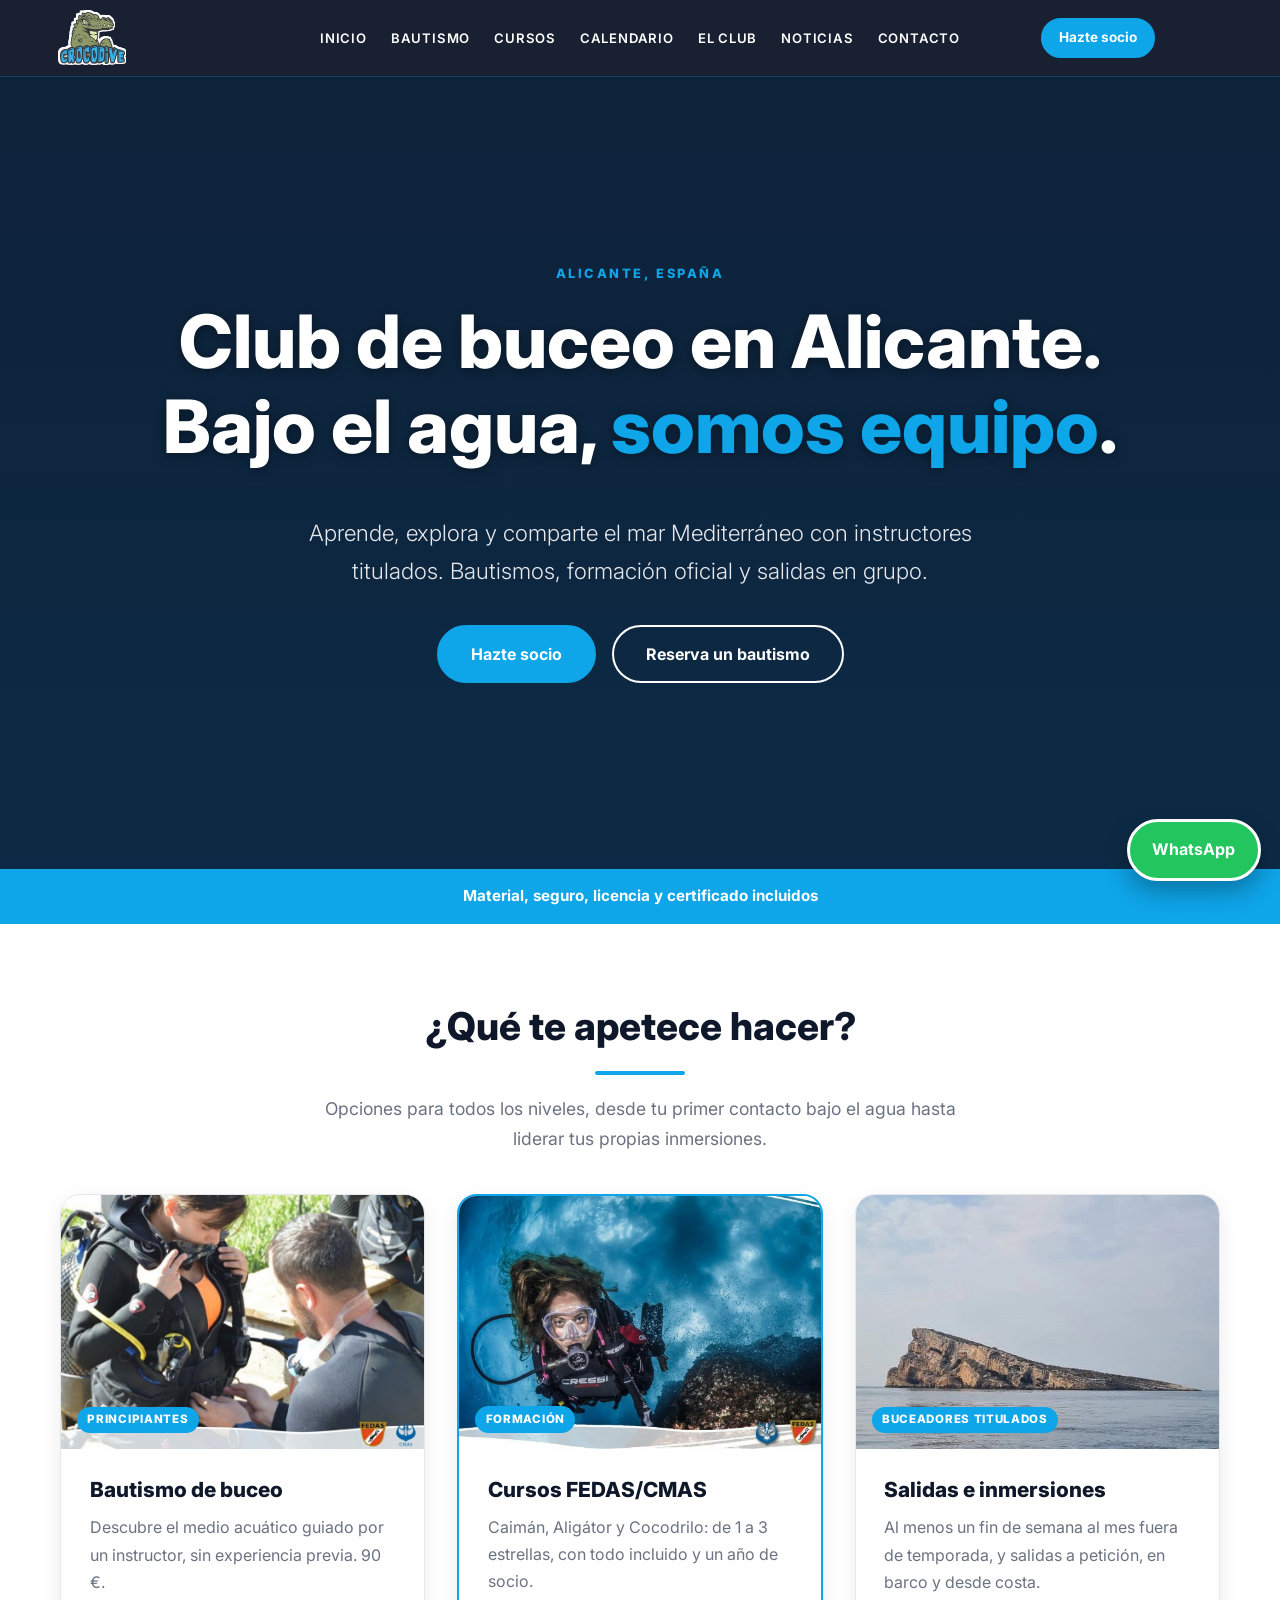
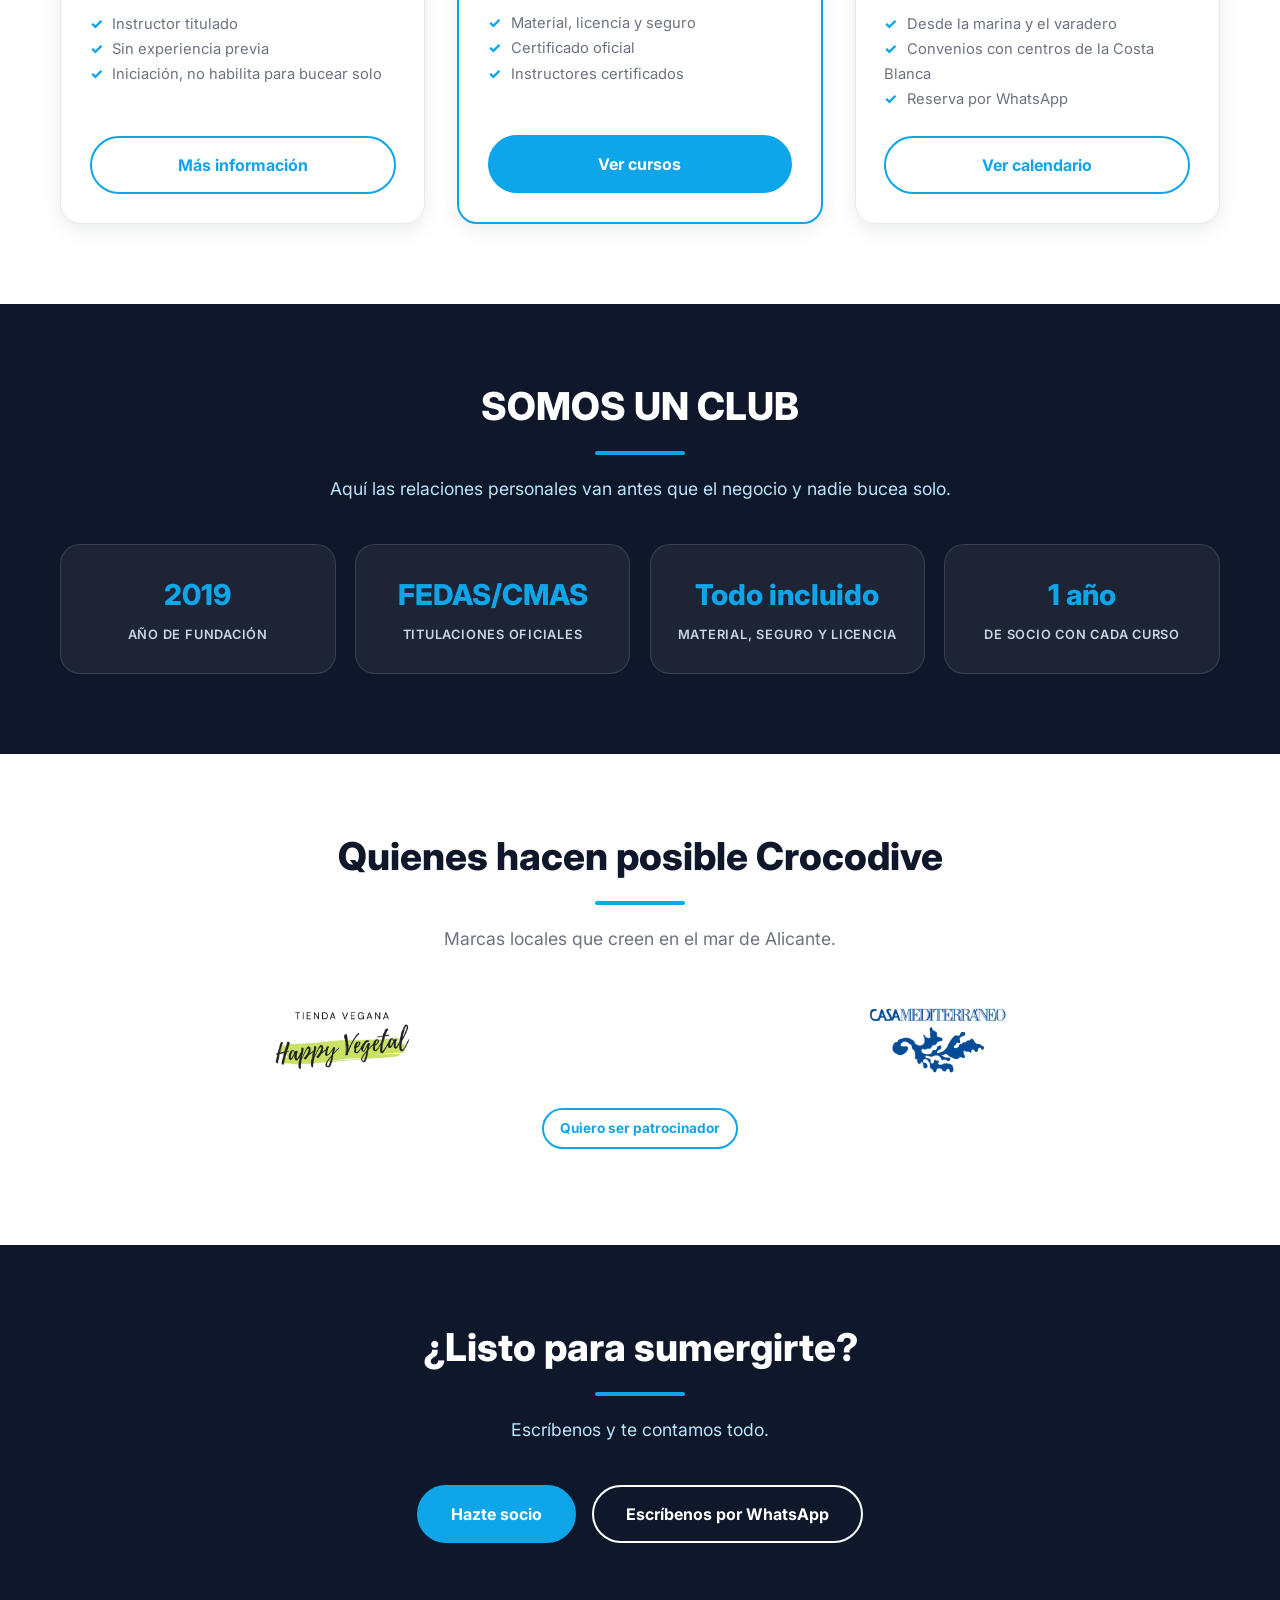
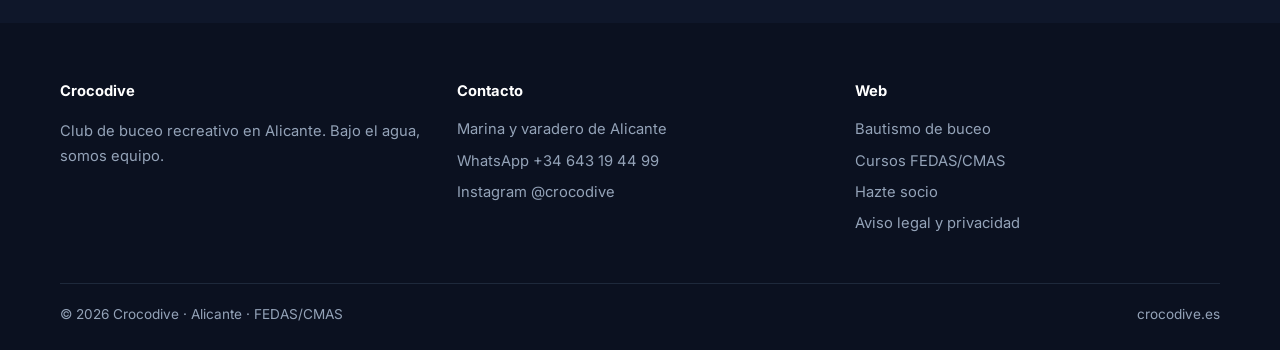
==== index.html @ 15ff9386 "Update index.html" ====
<!DOCTYPE html>
<html lang="es">
<head>
    <meta charset="utf-8">
    <meta name="viewport" content="width=device-width,initial-scale=1">
    <title>Club de buceo en Alicante | Crocodive · Bautismos y cursos</title>
    <meta name="description" content="Club de buceo recreativo en Alicante. Bautismo de buceo, cursos FEDAS/CMAS de 1, 2 y 3 estrellas y salidas en barco y desde costa. Hazte socio.">
    <link rel="canonical" href="https://crocodive.es/">
    <meta property="og:type" content="website">
    <meta property="og:locale" content="es_ES">
    <meta property="og:site_name" content="Crocodive">
    <meta property="og:title" content="Club de buceo en Alicante | Crocodive · Bautismos y cursos">
    <meta property="og:description" content="Club de buceo recreativo en Alicante. Bautismo de buceo, cursos FEDAS/CMAS de 1, 2 y 3 estrellas y salidas en barco y desde costa. Hazte socio.">
    <meta property="og:url" content="https://crocodive.es/">
    <meta property="og:image" content="https://crocodive.es/img/og-image.jpg">
    <meta name="twitter:card" content="summary_large_image">
    <link rel="icon" type="image/png" href="img/favicon-192.png">
    <link rel="apple-touch-icon" href="img/apple-touch-icon.png">
    <link rel="preconnect" href="https://fonts.googleapis.com">
    <link rel="preconnect" href="https://fonts.gstatic.com" crossorigin>
    <link href="https://fonts.googleapis.com/css2?family=Inter:wght@300;400;600;800&display=swap" rel="stylesheet">
    <link rel="stylesheet" href="css/styles.css">
    <script type="application/ld+json">
    {
        "@context": "https://schema.org",
        "@type": "SportsClub",
        "name": "Crocodive",
        "url": "https://crocodive.es/",
        "logo": "https://crocodive.es/img/logo.png",
        "image": "https://crocodive.es/img/og-image.jpg",
        "description": "Club de buceo recreativo en Alicante: bautismos, cursos FEDAS/CMAS y salidas en barco y desde costa.",
        "telephone": "+34643194499",
        "foundingDate": "2019",
        "address": {
            "@type": "PostalAddress",
            "streetAddress": "Marina de Alicante",
            "addressLocality": "Alicante",
            "addressRegion": "Comunidad Valenciana",
            "addressCountry": "ES"
        },
        "areaServed": "Alicante",
        "sameAs": ["https://www.instagram.com/crocodive/"]
    }
    </script>
</head>
<body>
    <a class="wa" href="https://wa.me/34643194499?text=Hola,%20quiero%20información%20de%20Crocodive" target="_blank" rel="noopener">WhatsApp</a>
    
    <nav class="top" aria-label="Principal">
    <div class="w">
        <!-- Botón 3 rayas -->
        <button class="tg" aria-expanded="false" aria-controls="m" aria-label="Abrir menú">&#9776;</button>

        <!-- Logo -->
        <a class="logo" href="index.html" aria-label="Crocodive, inicio">
            <img src="img/logo.png" alt="Crocodive, club de buceo en Alicante" width="65" height="52">
        </a>

        <!-- Enlaces de navegación -->
        <div class="links" id="m">
            <a href="index.html">Inicio</a>
            <a href="bautismo-buceo-alicante.html">Bautismo</a>
            <a href="cursos-buceo-alicante.html">Cursos</a>
            <a href="calendario-salidas.html">Calendario</a>
            <a href="quienes-somos.html">El club</a>
            <a href="noticias.html">Noticias</a>
            <a href="contacto.html">Contacto</a>
        </div>

        <!-- Botón Hazte socio -->
        <a class="btn s cta-n" href="hazte-socio.html">Hazte socio</a>
    </div>
</nav>
    <header class="hero" style="--hb:url('../img/')">
        <div class="w">
            <span class="eb">Alicante, España</span>
            <h1>Club de buceo en Alicante.<br>Bajo el agua, <em>somos equipo</em>.</h1>
            <p>Aprende, explora y comparte el mar Mediterráneo con instructores titulados. Bautismos, formación oficial y salidas en grupo.</p>
            <div class="acts">
                <a class="btn" href="hazte-socio.html">Hazte socio</a>
                <a class="btn g" href="bautismo-buceo-alicante.html">Reserva un bautismo</a>
            </div>
        </div>
    </header>
    
    <div class="strip">
        Material, seguro, licencia y certificado incluidos
    </div>
    
    <main>
        <section class="sec wh">
            <div class="w ctr">
                <h2>¿Qué te apetece hacer?</h2>
                <div class="bar"></div>
                <p class="lead">Opciones para todos los niveles, desde tu primer contacto bajo el agua hasta liderar tus propias inmersiones.</p>
                <div style="margin-top:2.5rem;text-align:left">
                    <div class="g3">
                        <article class="card">
                            <div class="ci">
                                <img src="img/bautismo.webp" alt="Bautismo de buceo en Alicante" loading="lazy" width="800" height="560">
                                <span class="badge">Principiantes</span>
                            </div>
                            <div class="cb">
                                <h3>Bautismo de buceo</h3>
                                <p>Descubre el medio acuático guiado por un instructor, sin experiencia previa. 90 €.</p>
                                <ul>
                                    <li>Instructor titulado</li>
                                    <li>Sin experiencia previa</li>
                                    <li>Iniciación, no habilita para bucear solo</li>
                                </ul>
                                <a class="btn o" href="bautismo-buceo-alicante.html">Más información</a>
                            </div>
                        </article>
                        
                        <article class="card feat">
                            <div class="ci">
                                <img src="img/b1e.webp" alt="Cursos de buceo en Alicante" loading="lazy" width="800" height="560">
                                <span class="badge">Formación</span>
                            </div>
                            <div class="cb">
                                <h3>Cursos FEDAS/CMAS</h3>
                                <p>Caimán, Aligátor y Cocodrilo: de 1 a 3 estrellas, con todo incluido y un año de socio.</p>
                                <ul>
                                    <li>Material, licencia y seguro</li>
                                    <li>Certificado oficial</li>
                                    <li>Instructores certificados</li>
                                </ul>
                                <a class="btn" href="cursos-buceo-alicante.html">Ver cursos</a>
                            </div>
                        </article>
                        
                        <article class="card">
                            <div class="ci">
                                <img src="img/islabenidorm.webp" alt="Salidas de buceo en barco en Alicante" loading="lazy" width="800" height="560">
                                <span class="badge">Buceadores titulados</span>
                            </div>
                            <div class="cb">
                                <h3>Salidas e inmersiones</h3>
                                <p>Al menos un fin de semana al mes fuera de temporada, y salidas a petición, en barco y desde costa.</p>
                                <ul>
                                    <li>Desde la marina y el varadero</li>
                                    <li>Convenios con centros de la Costa Blanca</li>
                                    <li>Reserva por WhatsApp</li>
                                </ul>
                                <a class="btn o" href="calendario-salidas.html">Ver calendario</a>
                            </div>
                        </article>
                    </div>
                </div>
            </div>
        </section>
        
        <section class="sec dk">
            <div class="w ctr">
                <h2>SOMOS UN CLUB</h2>
                <div class="bar"></div>
                <p class="lead">Aquí las relaciones personales van antes que el negocio y nadie bucea solo.</p>
                <div style="margin-top:2.5rem;text-align:left">
                    <div class="g4">
                        <div class="fact"><b>2019</b><span>Año de fundación</span></div>
                        <div class="fact"><b>FEDAS/CMAS</b><span>Titulaciones oficiales</span></div>
                        <div class="fact"><b>Todo incluido</b><span>Material, seguro y licencia</span></div>
                        <div class="fact"><b>1 año</b><span>De socio con cada curso</span></div>
                    </div>
                </div>
            </div>
        </section>
        
        <section class="sec wh">
            <div class="w ctr">
                <h2>Quienes hacen posible Crocodive</h2>
                <div class="bar"></div>
                <p class="lead">Marcas locales que creen en el mar de Alicante.</p>
                <div style="margin-top:2.5rem;text-align:left">
                    <div class="lg">
                        <div>
                            <img src="img/happyvegetal.webp" alt="Logo Happy Vegetal" loading="lazy" width="800" height="560">
                        </div>
                        <div>
                            <img src="img/Casamediterraneo.webp" alt="Logo Casa Mediterráneo" loading="lazy" width="800" height="560">
                        </div>
                    </div>
                    <p class="ctr" style="margin-top:1.5rem">
                        <a class="btn o s" href="https://wa.me/34643194499?text=Hola,%20quiero%20patrocinar%20Crocodive">Quiero ser patrocinador</a>
                    </p>
                </div>
            </div>
        </section>
        
        <section class="sec dk">
            <div class="w ctr">
                <h2>¿Listo para sumergirte?</h2>
                <div class="bar"></div>
                <p class="lead">Escríbenos y te contamos todo.</p>
                <div style="margin-top:2.5rem;text-align:left">
                    <div class="acts">
                        <a class="btn" href="hazte-socio.html">Hazte socio</a>
                        <a class="btn g" href="https://wa.me/34643194499?text=Hola,%20quiero%20información">Escríbenos por WhatsApp</a>
                    </div>
                </div>
            </div>
        </section>
    </main>
    
    <footer>
        <div class="w">
            <div class="fg">
                <div>
                    <h4>Crocodive</h4>
                    <p>Club de buceo recreativo en Alicante. Bajo el agua, somos equipo.</p>
                </div>
                <div>
                    <h4>Contacto</h4>
                    <ul>
                        <li>Marina y varadero de Alicante</li>
                        <li><a href="https://wa.me/34643194499">WhatsApp +34 643 19 44 99</a></li>
                        <li><a href="https://www.instagram.com/crocodive/" rel="noopener">Instagram @crocodive</a></li>
                    </ul>
                </div>
                <div>
                    <h4>Web</h4>
                    <ul>
                        <li><a href="bautismo-buceo-alicante.html">Bautismo de buceo</a></li>
                        <li><a href="cursos-buceo-alicante.html">Cursos FEDAS/CMAS</a></li>
                        <li><a href="hazte-socio.html">Hazte socio</a></li>
                        <li><a href="legal.html">Aviso legal y privacidad</a></li>
                    </ul>
                </div>
            </div>
            <div class="fb">
                <span>© <span id="y">2026</span> Crocodive · Alicante · FEDAS/CMAS</span>
                <span>crocodive.es</span>
            </div>
        </div>
    </footer>
    <script src="js/main.js" defer></script>
</body>
</html>
---- css/styles.css ----
:root {
  --navy: #0f172a;
  --cy: #0ea5e9;
  --cyd: #0284c7;
  --bg: #f9fafb;
  --tx: #1f2937;
  --mut: #6b7280;
  --w: 1200px;
}

* {
  box-sizing: border-box;
}

html {
  scroll-behavior: smooth;
}

body {
  margin: 0;
  font: 400 1rem/1.7 Inter, system-ui, sans-serif;
  color: var(--tx);
  background: var(--bg);
  -webkit-font-smoothing: antialiased;
}

img {
  max-width: 100%;
  height: auto;
  display: block;
}

a {
  color: inherit;
}

h1, h2, h3 {
  line-height: 1.15;
  margin: 0 0 0.6em;
  font-weight: 800;
  color: var(--navy);
}

h2 {
  font-size: clamp(1.8rem, 4vw, 2.4rem);
}

h3 {
  font-size: 1.3rem;
}

:focus-visible {
  outline: 3px solid var(--cy);
  outline-offset: 3px;
}

.w {
  max-width: var(--w);
  margin: 0 auto;
  padding: 0 1.25rem;
}

.sec {
  padding: 5rem 0;
}

.sec.dk {
  background: var(--navy);
  color: #e0f2fe;
}

.sec.dk h2, 
.sec.dk h3 {
  color: #fff;
}

.sec.wh {
  background: #fff;
}

.ctr {
  text-align: center;
}

.ctr .lead {
  margin-inline: auto;
}

.lead {
  max-width: 62ch;
  color: var(--mut);
  font-size: 1.1rem;
}

.dk .lead {
  color: #bae6fd;
}

.bar {
  width: 90px;
  height: 4px;
  border-radius: 99px;
  background: var(--cy);
  margin: 0 0 1.2rem;
}

.ctr .bar {
  margin-inline: auto;
}

/* Navegación */
nav.top {
  position: sticky;
  top: 0;
  z-index: 40;
  background: rgba(15, 23, 42, 0.96);
  backdrop-filter: blur(6px);
  border-bottom: 1px solid rgba(14, 165, 233, 0.25);
}

/* Distribución en 3 columnas: Izquierda (Logo) | Centro (Botón) | Derecha (Menú) */
nav.top .w {
  display: grid;
  grid-template-columns: 1fr auto 1fr;
  align-items: center;
  height: 76px;
  gap: 1rem;
}

.logo {
  justify-self: start;
}

.logo img {
  height: 52px;
  width: auto;
  filter: drop-shadow(1.5px 0 0 #fff) drop-shadow(-1.5px 0 0 #fff) drop-shadow(0 1.5px 0 #fff) drop-shadow(0 -1.5px 0 #fff);
}

.cta-n {
  justify-self: center;
  margin: 0;
}

.nav-right {
  justify-self: end;
  display: flex;
  align-items: center;
}

.links {
  display: flex;
  gap: 1.5rem;
  font-weight: 600;
  font-size: 0.82rem;
  letter-spacing: 0.06em;
  text-transform: uppercase;
  color: #fff;
}

.links a {
  text-decoration: none;
}

.links a:hover,
.links a[aria-current] {
  color: var(--cy);
}

/* Botón de menú hamburguesa (3 rayas) */
.tg {
  display: none;
  background: transparent;
  border: 2px solid #fff;
  color: #fff;
  border-radius: 10px;
  padding: 0.2rem 0.6rem;
  font-size: 1.4rem;
  line-height: 1;
  cursor: pointer;
}

@media (max-width: 980px) {
  .tg {
    display: block;
  }

  .cta-n {
    font-size: 0.8rem;
    padding: 0.4em 0.9em;
  }

  .links {
    display: none;
    position: absolute;
    top: 76px;
    left: 0;
    right: 0;
    flex-direction: column;
    background: var(--navy);
    padding: 1.2rem 1.5rem;
    gap: 1rem;
    border-bottom: 1px solid rgba(14, 165, 233, 0.25);
  }

  .links.open {
    display: flex;
  }
}

/* Botones */
.btn {
  display: inline-block;
  background: var(--cy);
  color: #fff;
  font-weight: 700;
  text-decoration: none;
  border: 2px solid var(--cy);
  border-radius: 99px;
  padding: 0.85em 2em;
  transition: 0.2s;
  cursor: pointer;
  font-family: inherit;
  font-size: 1rem;
}

.btn:hover {
  background: var(--cyd);
  border-color: var(--cyd);
  transform: translateY(-2px);
  box-shadow: 0 10px 24px rgba(14, 165, 233, 0.4);
}

.btn.o {
  background: 0;
  color: var(--cy);
}

.btn.o:hover {
  background: var(--cy);
  color: #fff;
}

.btn.g {
  background: 0;
  border-color: #fff;
}

.btn.g:hover {
  background: #fff;
  color: var(--navy);
}

.btn.s {
  padding: 0.5em 1.2em;
  font-size: 0.85rem;
}

/* Componentes principales */
.hero {
  min-height: 88vh;
  display: flex;
  align-items: center;
  text-align: center;
  color: #fff;
  padding: 5rem 0;
  background: linear-gradient(rgba(15, 23, 42, 0.7), rgba(15, 23, 42, 0.45)), var(--hb) center/cover fixed #0b3a5c;
}

.hero h1 {
  font-size: clamp(2.4rem, 6.5vw, 4.6rem);
  color: #fff;
  text-shadow: 0 2px 12px rgba(0, 0, 0, 0.4);
}

.hero h1 em {
  color: var(--cy);
  font-style: normal;
}

.hero p {
  font-size: clamp(1.05rem, 2vw, 1.4rem);
  color: #e5e7eb;
  font-weight: 300;
  max-width: 46rem;
  margin: 0 auto 2.2rem;
}

.eb {
  color: var(--cy);
  font-weight: 800;
  letter-spacing: 0.2em;
  text-transform: uppercase;
  font-size: 0.8rem;
  display: block;
  margin-bottom: 1rem;
}

.acts {
  display: flex;
  flex-wrap: wrap;
  gap: 1rem;
  justify-content: center;
}

.ph {
  background: linear-gradient(135deg, var(--navy), #0c4a6e);
  color: #fff;
  padding: 4.5rem 0 3.5rem;
}

.ph h1 {
  color: #fff;
  font-size: clamp(2rem, 5vw, 3.2rem);
}

.ph p {
  color: #bae6fd;
  max-width: 60ch;
  margin: 0;
}

.cr {
  font-size: 0.85rem;
  color: #7dd3fc;
  margin-bottom: 1rem;
}

.cr a {
  text-decoration: none;
}

.strip {
  background: var(--cy);
  color: #fff;
  text-align: center;
  font-weight: 700;
  padding: 0.9rem 1rem;
  font-size: 0.95rem;
}

/* Grillas */
.g3 {
  display: grid;
  gap: 2rem;
  grid-template-columns: repeat(auto-fit, minmax(270px, 1fr));
}

.g4 {
  display: grid;
  gap: 1.2rem;
  grid-template-columns: repeat(auto-fit, minmax(200px, 1fr));
}

/* Tarjetas de cursos e imágenes */
.card {
  background: #fff;
  border: 1px solid #e5e7eb;
  border-radius: 20px;
  overflow: hidden;
  box-shadow: 0 6px 20px rgba(15, 23, 42, 0.08);
  transition: 0.3s;
  display: flex;
  flex-direction: column;
}

.card:hover {
  transform: translateY(-8px);
  box-shadow: 0 20px 30px rgba(15, 23, 42, 0.14);
}

.card.feat {
  border: 2px solid var(--cy);
}

.ci {
  position: relative;
  width: 100%;
  aspect-ratio: 10/7;
  background: var(--navy);
}

.ci img {
  width: 100%;
  height: 100%;
  object-fit: cover;
  display: block;
}

.badge {
  position: absolute;
  left: 1rem;
  bottom: 1rem;
  background: var(--cy);
  color: #fff;
  font-size: 0.72rem;
  font-weight: 800;
  text-transform: uppercase;
  letter-spacing: 0.06em;
  padding: 0.3em 0.9em;
  border-radius: 99px;
}

.cb {
  padding: 1.8rem;
  display: flex;
  flex-direction: column;
  flex: 1;
}

.cb p {
  color: var(--mut);
  margin: 0 0 1rem;
}

.cb .btn {
  margin-top: auto;
  text-align: center;
}

.cb ul, .ck {
  list-style: none;
  padding: 0;
  margin: 0 0 1.5rem;
  font-size: 0.92rem;
  color: var(--mut);
}

.cb li::before, .ck li::before {
  content: "✓";
  color: var(--cy);
  font-weight: 800;
  margin-right: 0.6rem;
}

.ck li {
  margin-bottom: 0.4rem;
}

.price {
  font-size: 2.4rem;
  font-weight: 800;
  color: var(--cyd);
  line-height: 1;
  margin-bottom: 0.8rem;
}

/* Tablas y elementos generales */
.fact {
  padding: 1.6rem;
  background: rgba(255, 255, 255, 0.06);
  border: 1px solid rgba(255, 255, 255, 0.12);
  border-radius: 20px;
  text-align: center;
}

.fact b {
  display: block;
  font-size: 1.8rem;
  color: var(--cy);
  font-weight: 800;
}

.fact span {
  font-size: 0.8rem;
  text-transform: uppercase;
  letter-spacing: 0.06em;
  color: #cbd5e1;
  font-weight: 600;
}

.tw {
  overflow-x: auto;
  background: #fff;
  border-radius: 20px;
  box-shadow: 0 6px 20px rgba(15, 23, 42, 0.08);
  border: 1px solid #e5e7eb;
}

table {
  border-collapse: collapse;
  width: 100%;
  min-width: 660px;
}

th, td {
  padding: 1rem 1.2rem;
  text-align: left;
  border-bottom: 1px solid #e5e7eb;
}

th {
  background: var(--navy);
  color: #fff;
  font-size: 0.82rem;
  text-transform: uppercase;
  letter-spacing: 0.05em;
}

tr:last-child td {
  border: 0;
}

.tbd {
  color: var(--mut);
  font-style: italic;
}

.two {
  display: grid;
  gap: 3rem;
  grid-template-columns: 1fr 1fr;
  align-items: start;
}

@media (max-width: 800px) {
  .two {
    grid-template-columns: 1fr;
  }
}

.team {
  display: grid;
  gap: 1rem;
  grid-template-columns: repeat(auto-fit, minmax(180px, 1fr));
}

.team div {
  background: #fff;
  border: 1px dashed #94a3b8;
  border-radius: 16px;
  padding: 1.2rem;
  text-align: center;
}

.team b {
  display: block;
  color: var(--navy);
}

/* Formularios y FAQ */
form {
  display: grid;
  gap: 1rem;
  grid-template-columns: 1fr 1fr;
}

form .f {
  grid-column: 1 / -1;
}

@media (max-width: 640px) {
  form {
    grid-template-columns: 1fr;
  }
}

label {
  font-weight: 600;
  font-size: 0.9rem;
  display: block;
}

input, select, textarea {
  width: 100%;
  font: inherit;
  padding: 0.75rem 1rem;
  border: 1.5px solid #cbd5e1;
  border-radius: 12px;
  background: #fff;
  margin-top: 0.3rem;
}

input:focus, select:focus, textarea:focus {
  border-color: var(--cy);
  outline: 0;
  box-shadow: 0 0 0 3px rgba(14, 165, 233, 0.25);
}

.chk {
  display: flex;
  gap: 0.6rem;
  font-weight: 400;
}

.chk input {
  width: auto;
  margin-top: 0.4rem;
}

details {
  background: #fff;
  border: 1px solid #e5e7eb;
  border-radius: 14px;
  padding: 1rem 1.3rem;
  margin-bottom: 0.8rem;
}

summary {
  font-weight: 700;
  cursor: pointer;
  color: var(--navy);
}

details p {
  margin: 0.6rem 0 0;
  color: var(--mut);
}

/* Sección de Patrocinadores (Logos) */
.lg {
  display: grid;
  gap: 2rem;
  grid-template-columns: repeat(auto-fit, minmax(180px, 1fr));
  align-items: center;
  justify-items: center;
}

.lg div {
  height: 90px;
  width: 100%;
  display: flex;
  align-items: center;
  justify-content: center;
  padding: 0.5rem;
  border: none;
  background: transparent;
}

.lg img {
  max-width: 100%;
  max-height: 100%;
  width: auto;
  height: auto;
  object-fit: contain;
  display: block;
}

.map {
  border-radius: 20px;
  overflow: hidden;
  box-shadow: 0 6px 20px rgba(15, 23, 42, 0.15);
  min-height: 340px;
}

.map iframe {
  width: 100%;
  height: 100%;
  min-height: 340px;
  border: 0;
  display: block;
}

.art {
  background: #fff;
  border: 1px solid #e5e7eb;
  border-radius: 20px;
  padding: 1.8rem;
  box-shadow: 0 6px 20px rgba(15, 23, 42, 0.06);
}

.art small {
  color: var(--cyd);
  font-weight: 800;
  text-transform: uppercase;
  font-size: 0.72rem;
  letter-spacing: 0.08em;
}

/* Pie de página y flotantes */
footer {
  background: #0b1120;
  color: #94a3b8;
  padding: 3.5rem 0 1.5rem;
  font-size: 0.92rem;
}

footer h4 {
  color: #fff;
  margin: 0 0 0.8rem;
}

footer a {
  text-decoration: none;
}

footer a:hover {
  color: #fff;
}

footer ul {
  list-style: none;
  padding: 0;
  margin: 0;
}

footer li {
  margin-bottom: 0.4rem;
}

.fg {
  display: grid;
  gap: 2rem;
  grid-template-columns: repeat(auto-fit, minmax(210px, 1fr));
}

.fb {
  margin-top: 2.5rem;
  padding-top: 1.2rem;
  border-top: 1px solid #1e293b;
  display: flex;
  flex-wrap: wrap;
  justify-content: space-between;
  gap: 1rem;
  font-size: 0.85rem;
}

.wa {
  position: fixed;
  right: 1.2rem;
  bottom: 1.2rem;
  z-index: 50;
  background: #22c55e;
  color: #fff;
  font-weight: 700;
  text-decoration: none;
  padding: 0.9rem 1.4rem;
  border-radius: 99px;
  border: 3px solid #fff;
  box-shadow: 0 10px 25px rgba(0, 0, 0, 0.3);
  transition: 0.2s;
}

.wa:hover {
  background: #16a34a;
  transform: scale(1.06);
}

@media (max-width: 768px) {
  .hero {
    background-attachment: scroll;
  }
}

@media (prefers-reduced-motion: reduce) {
  * {
    transition: none !important;
    scroll-behavior: auto !important;
  }
}
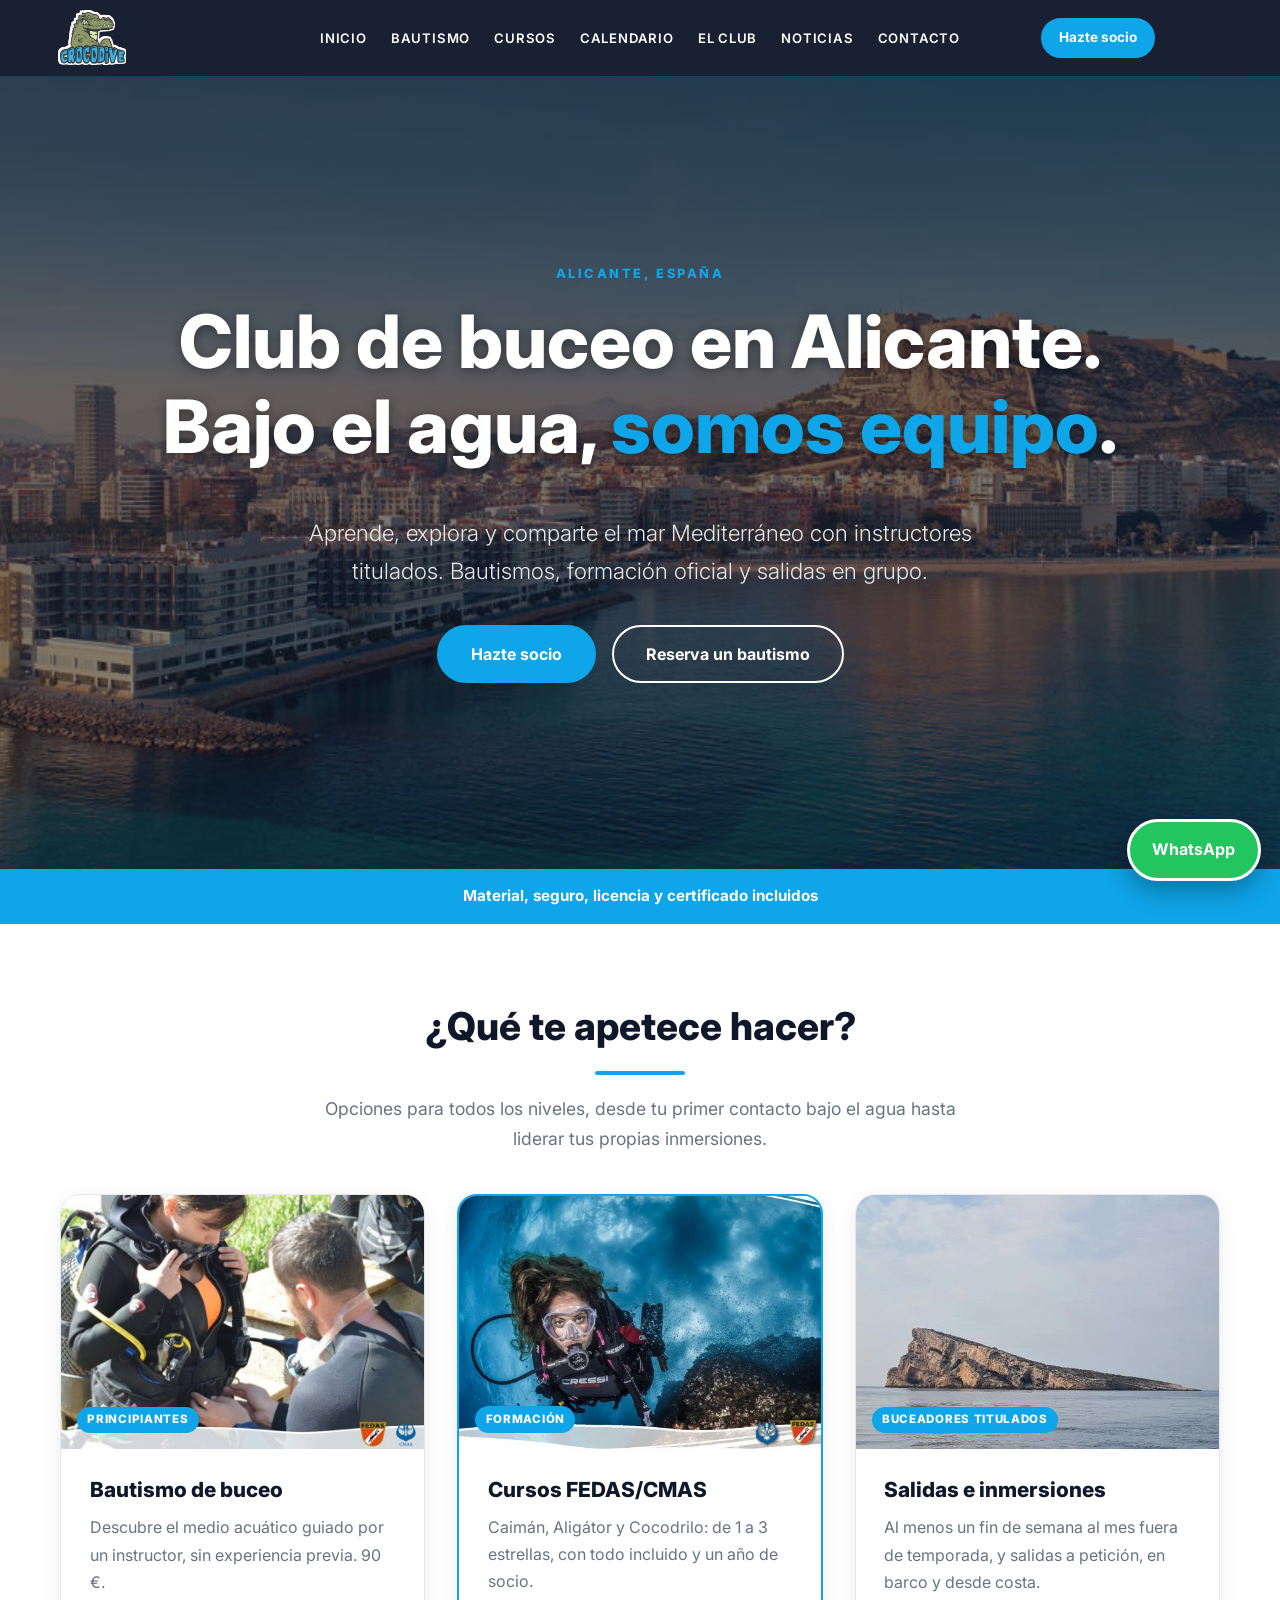
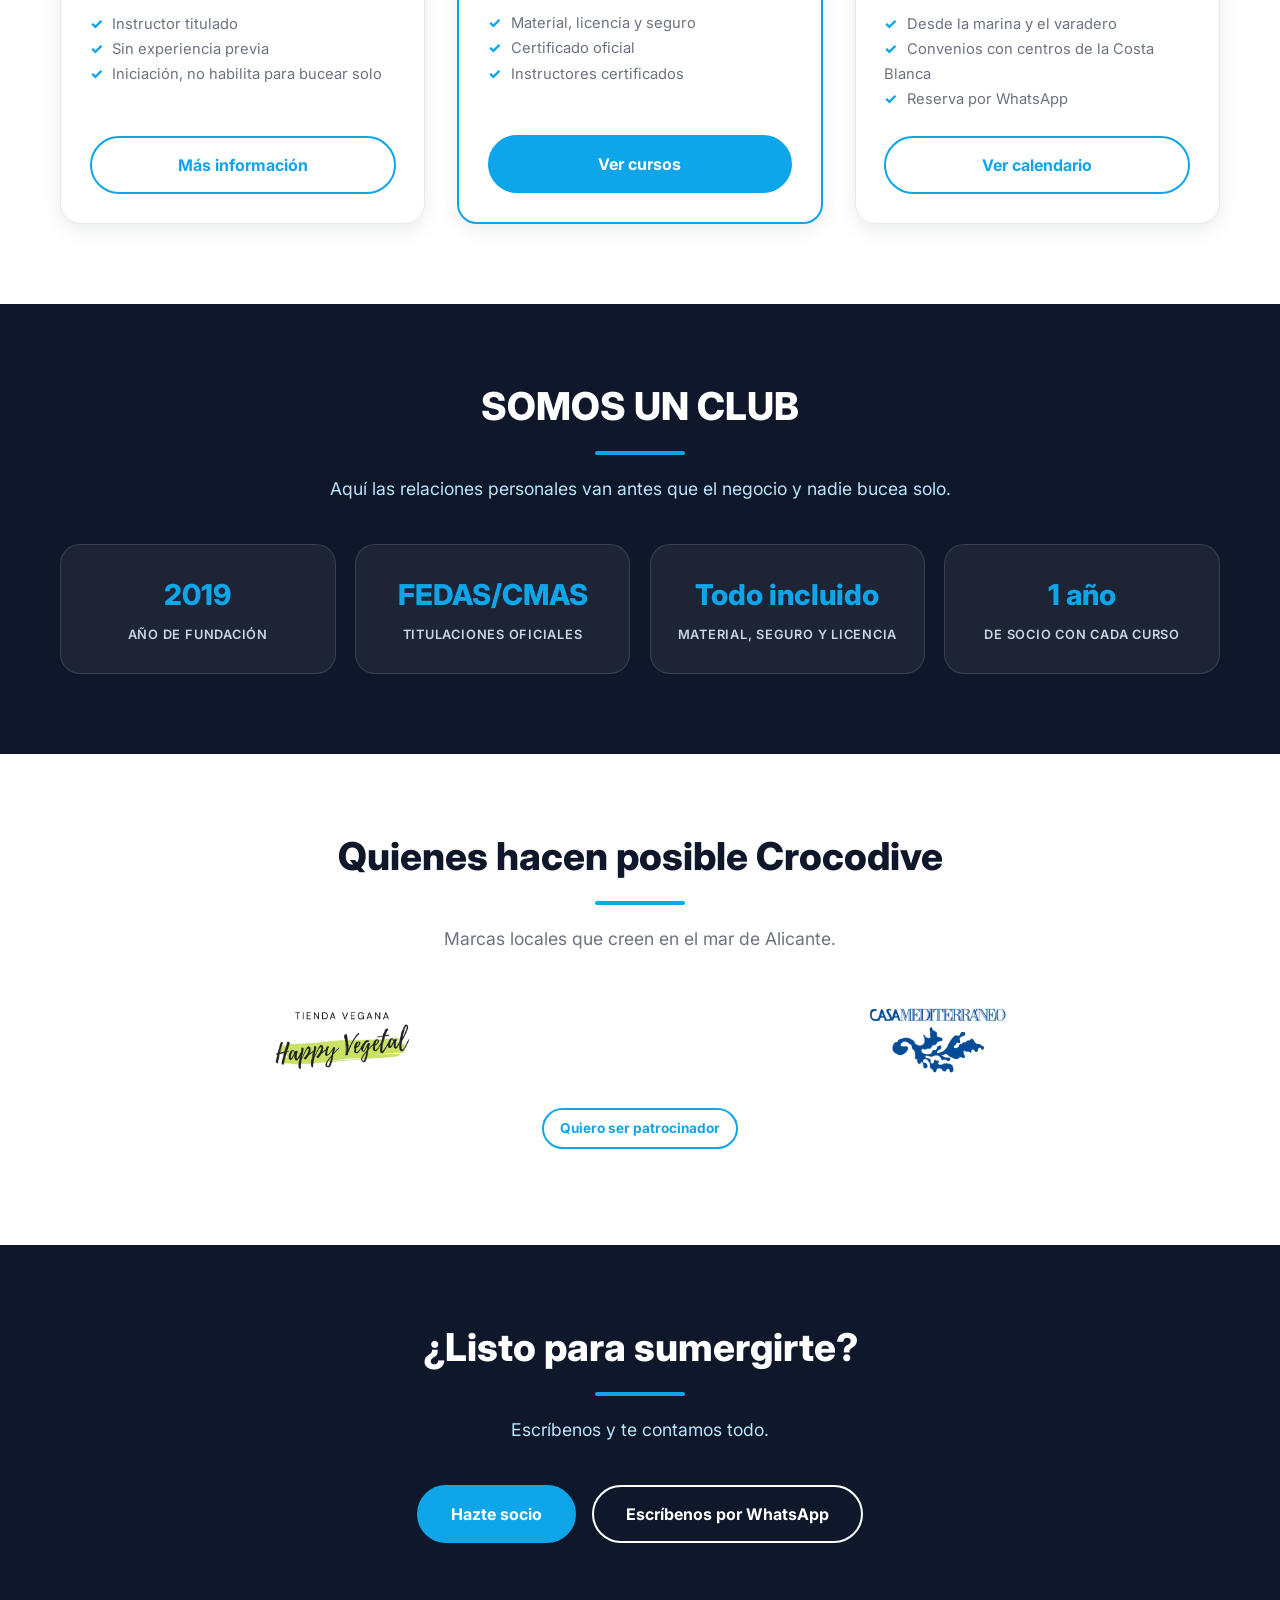
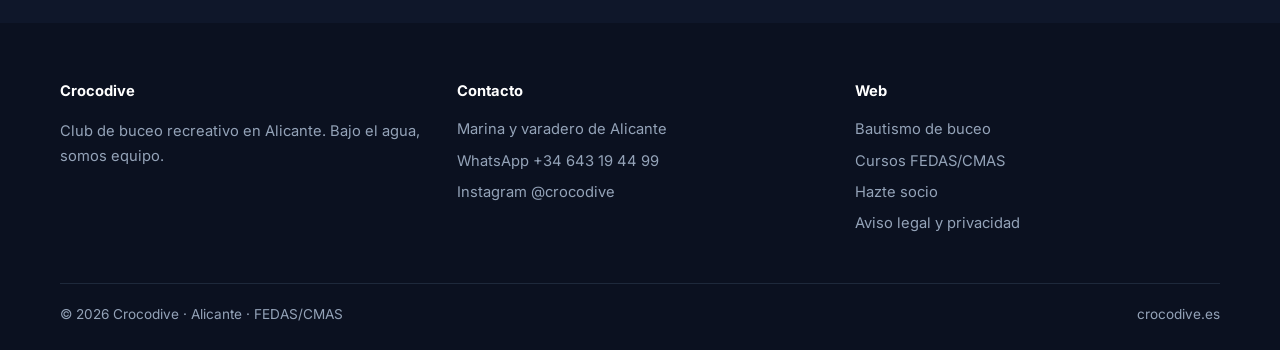
==== commit 0dd404a2: "Update index.html" ====
--- a/index.html
+++ b/index.html
@@ -71,7 +71,7 @@
         <a class="btn s cta-n" href="hazte-socio.html">Hazte socio</a>
     </div>
 </nav>
-    <header class="hero" style="--hb:url('../img/')">
+    <header class="hero" style="--hb:url('../img/alicante_1.webp')">
         <div class="w">
             <span class="eb">Alicante, España</span>
             <h1>Club de buceo en Alicante.<br>Bajo el agua, <em>somos equipo</em>.</h1>
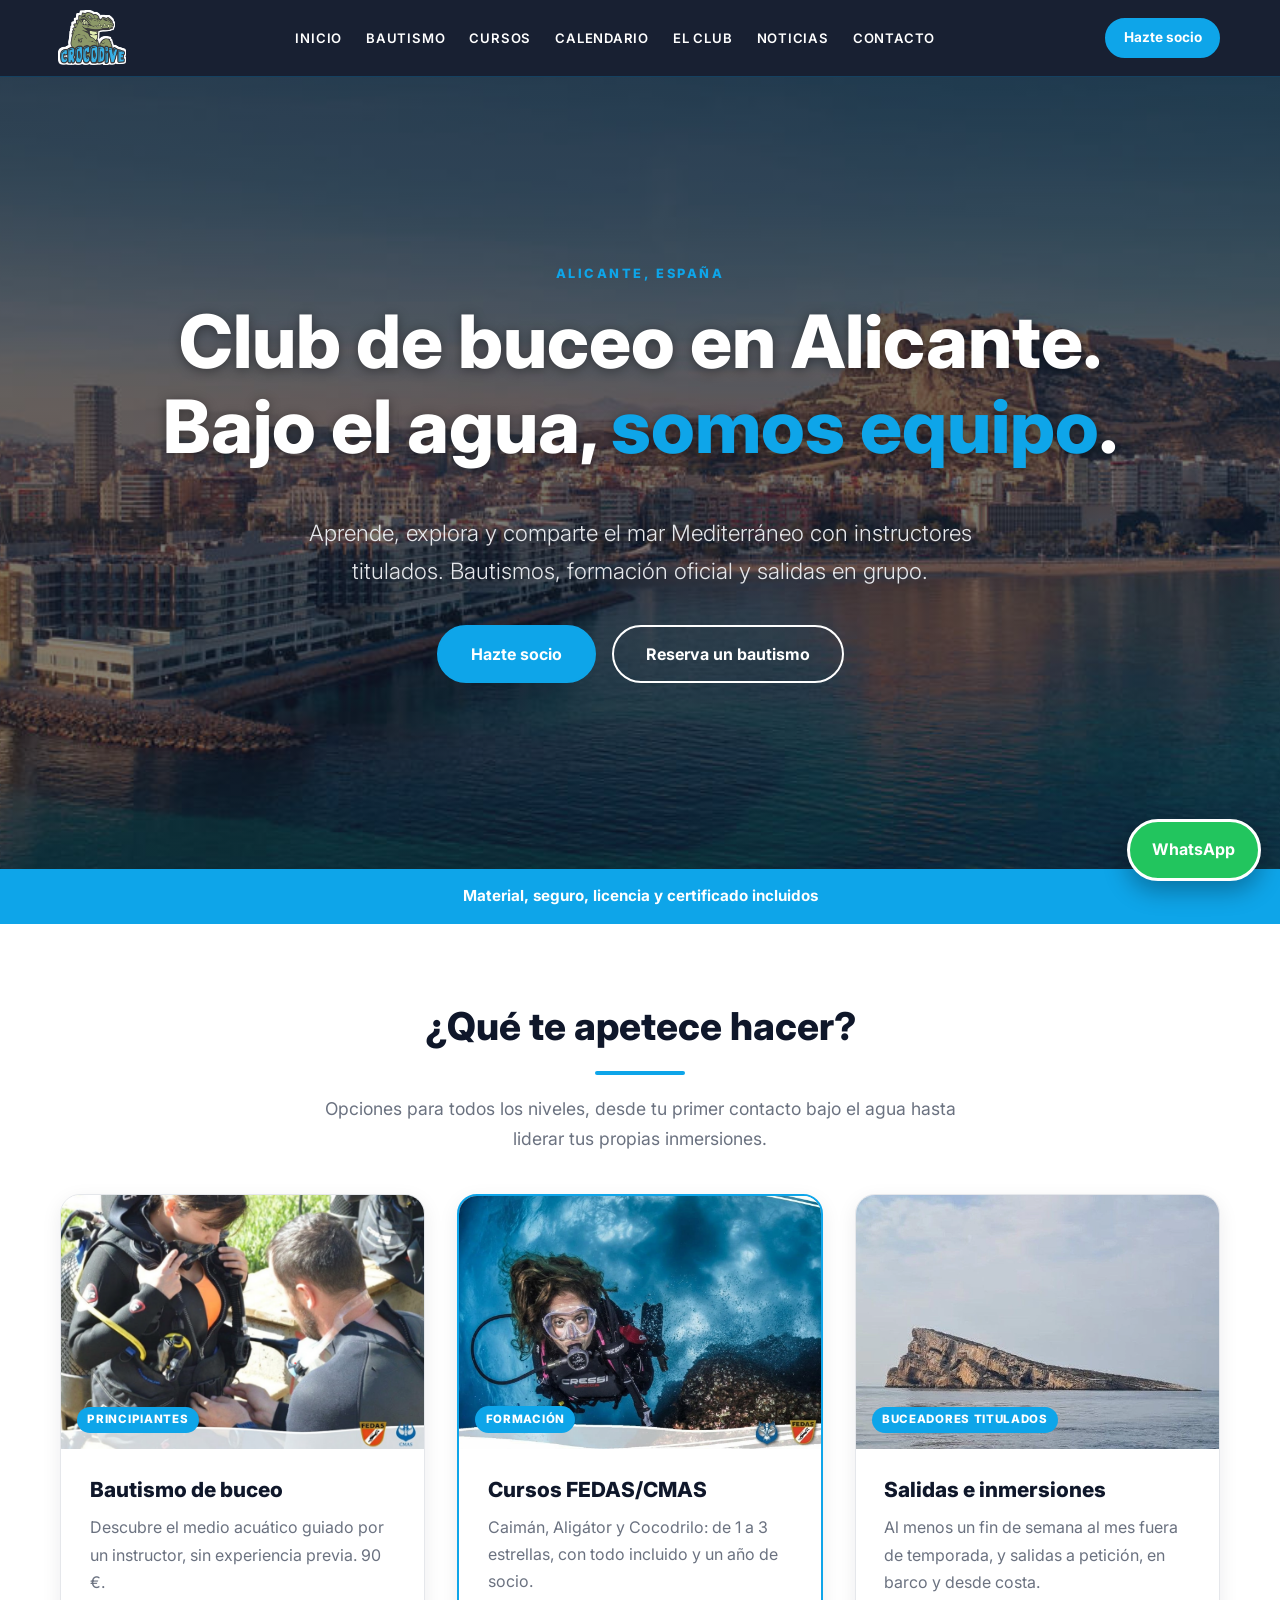
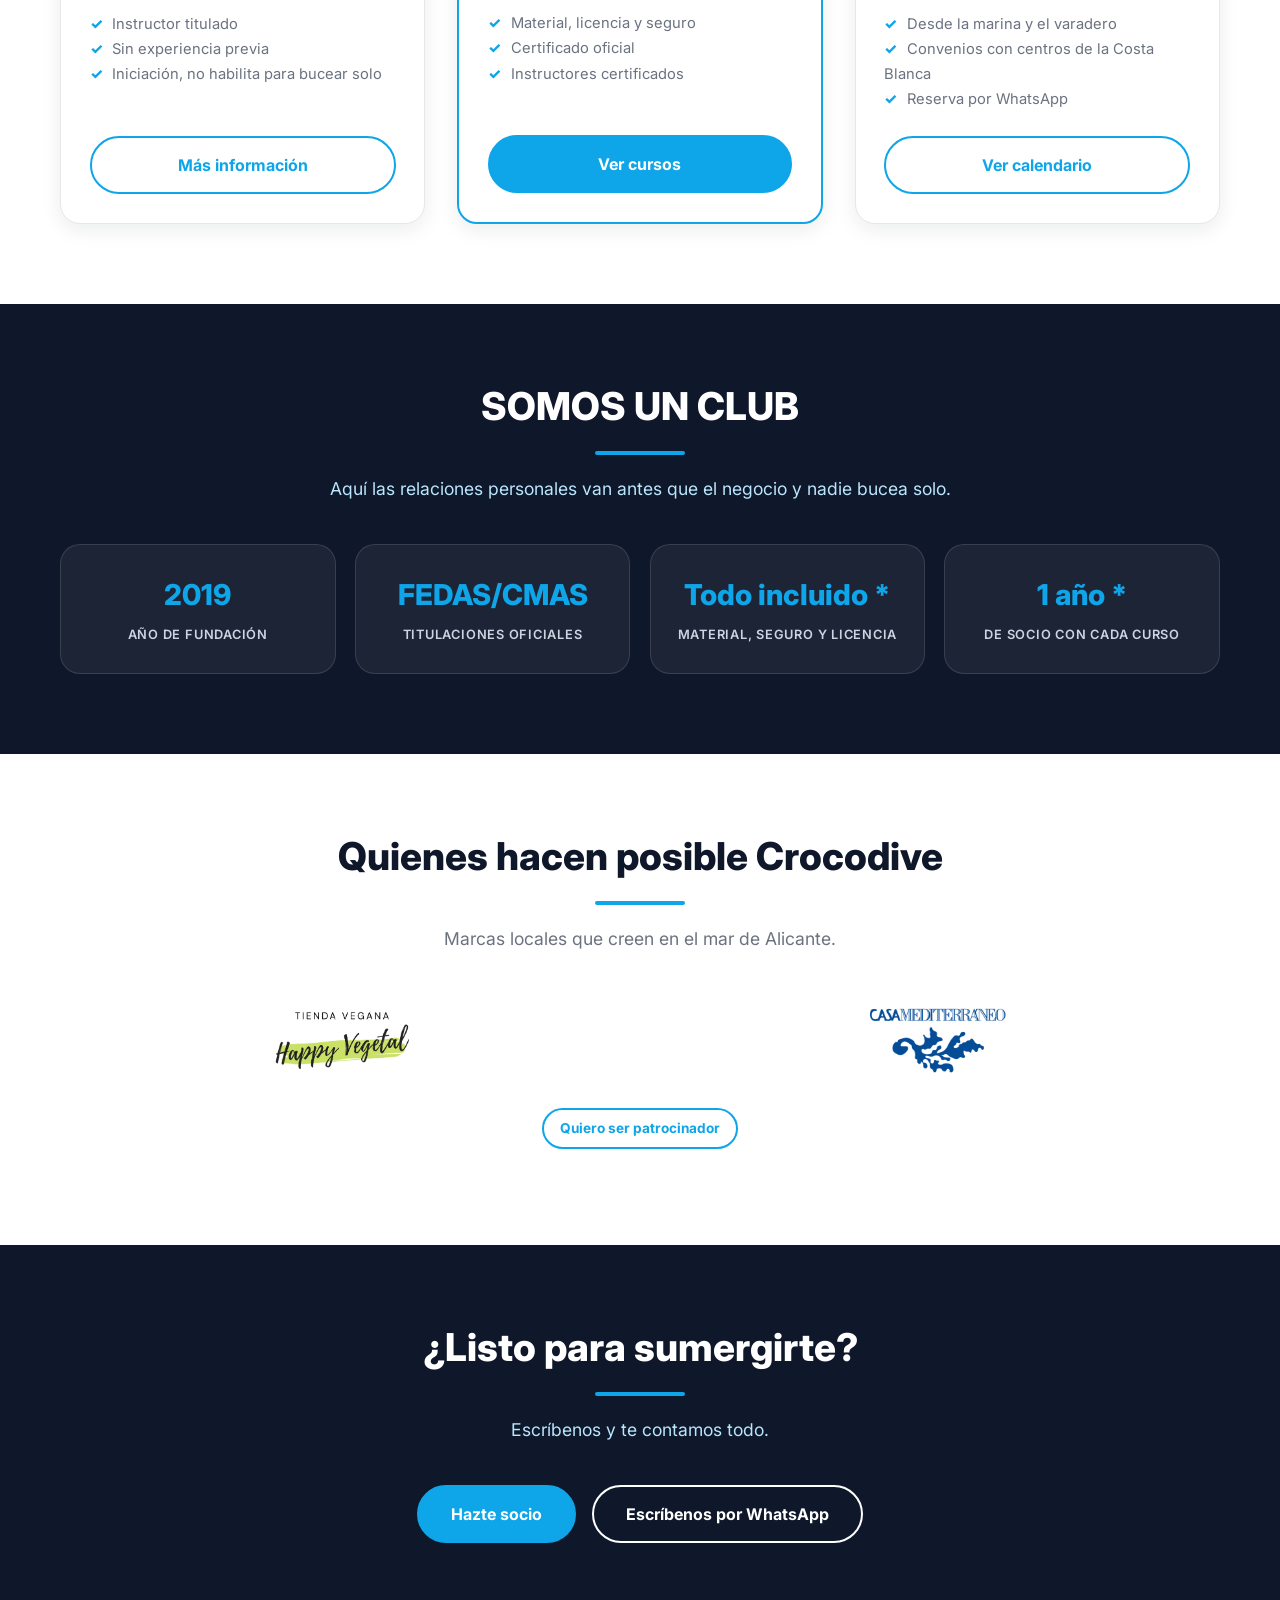
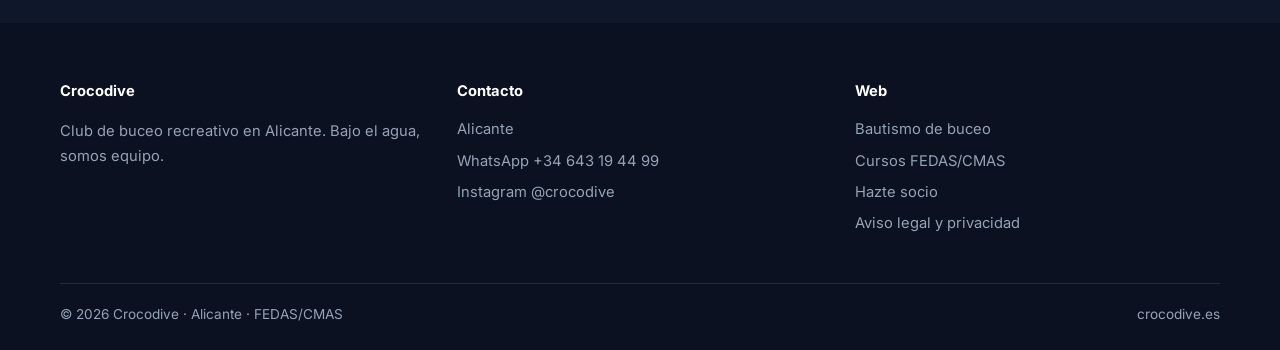
==== commit 524a45fb: "Modify facts and contact details in index.html Updated contact information and added asterisks for c" ====
--- a/index.html
+++ b/index.html
@@ -159,8 +159,8 @@
                     <div class="g4">
                         <div class="fact"><b>2019</b><span>Año de fundación</span></div>
                         <div class="fact"><b>FEDAS/CMAS</b><span>Titulaciones oficiales</span></div>
-                        <div class="fact"><b>Todo incluido</b><span>Material, seguro y licencia</span></div>
-                        <div class="fact"><b>1 año</b><span>De socio con cada curso</span></div>
+                        <div class="fact"><b>Todo incluido *</b><span>Material, seguro y licencia</span></div>
+                        <div class="fact"><b>1 año * </b><span>De socio con cada curso</span></div>
                     </div>
                 </div>
             </div>
@@ -212,7 +212,7 @@
                 <div>
                     <h4>Contacto</h4>
                     <ul>
-                        <li>Marina y varadero de Alicante</li>
+                        <li>Alicante</li>
                         <li><a href="https://wa.me/34643194499">WhatsApp +34 643 19 44 99</a></li>
                         <li><a href="https://www.instagram.com/crocodive/" rel="noopener">Instagram @crocodive</a></li>
                     </ul>
--- a/css/styles.css
+++ b/css/styles.css
@@ -118,17 +118,23 @@
   border-bottom: 1px solid rgba(14, 165, 233, 0.25);
 }
 
-/* Distribución en 3 columnas: Izquierda (Logo) | Centro (Botón) | Derecha (Menú) */
+/* --- VISTA ORDENADOR (> 980px) --- */
+/* Izquierda: Logo | Centro: Enlaces | Derecha: Hazte socio */
 nav.top .w {
-  display: grid;
-  grid-template-columns: 1fr auto 1fr;
+  display: flex;
   align-items: center;
+  justify-content: space-between;
   height: 76px;
-  gap: 1rem;
+  gap: 1.5rem;
+}
+
+.tg {
+  display: none;
 }
 
 .logo {
-  justify-self: start;
+  order: 1;
+  flex-shrink: 0;
 }
 
 .logo img {
@@ -137,18 +143,8 @@
   filter: drop-shadow(1.5px 0 0 #fff) drop-shadow(-1.5px 0 0 #fff) drop-shadow(0 1.5px 0 #fff) drop-shadow(0 -1.5px 0 #fff);
 }
 
-.cta-n {
-  justify-self: center;
-  margin: 0;
-}
-
-.nav-right {
-  justify-self: end;
-  display: flex;
-  align-items: center;
-}
-
 .links {
+  order: 2;
   display: flex;
   gap: 1.5rem;
   font-weight: 600;
@@ -160,6 +156,7 @@
 
 .links a {
   text-decoration: none;
+  white-space: nowrap;
 }
 
 .links a:hover,
@@ -167,27 +164,53 @@
   color: var(--cy);
 }
 
-/* Botón de menú hamburguesa (3 rayas) */
-.tg {
-  display: none;
-  background: transparent;
-  border: 2px solid #fff;
-  color: #fff;
-  border-radius: 10px;
-  padding: 0.2rem 0.6rem;
-  font-size: 1.4rem;
-  line-height: 1;
-  cursor: pointer;
-}
-
+.cta-n {
+  order: 3;
+  flex-shrink: 0;
+  margin: 0;
+}
+
+/* --- VISTA MÓVIL (<= 980px) --- */
+/* Izquierda: Logo | Centro: Hazte socio | Derecha: 3 rayas (sin caja/borde) */
 @media (max-width: 980px) {
+  nav.top .w {
+    display: grid;
+    grid-template-columns: 1fr auto 1fr;
+    align-items: center;
+    height: 76px;
+    gap: 0.5rem;
+    position: relative;
+  }
+
+  .logo {
+    order: 1;
+    justify-self: start;
+  }
+
+  .logo img {
+    height: 44px;
+  }
+
+  .cta-n {
+    order: 2;
+    justify-self: center;
+    font-size: 0.8rem;
+    padding: 0.4em 0.9em;
+  }
+
   .tg {
     display: block;
-  }
-
-  .cta-n {
-    font-size: 0.8rem;
-    padding: 0.4em 0.9em;
+    order: 3;
+    justify-self: end;
+    background: transparent;
+    border: none;
+    outline: none;
+    box-shadow: none;
+    color: #fff;
+    padding: 0;
+    font-size: 1.8rem;
+    line-height: 1;
+    cursor: pointer;
   }
 
   .links {
@@ -201,6 +224,7 @@
     padding: 1.2rem 1.5rem;
     gap: 1rem;
     border-bottom: 1px solid rgba(14, 165, 233, 0.25);
+    z-index: 50;
   }
 
   .links.open {
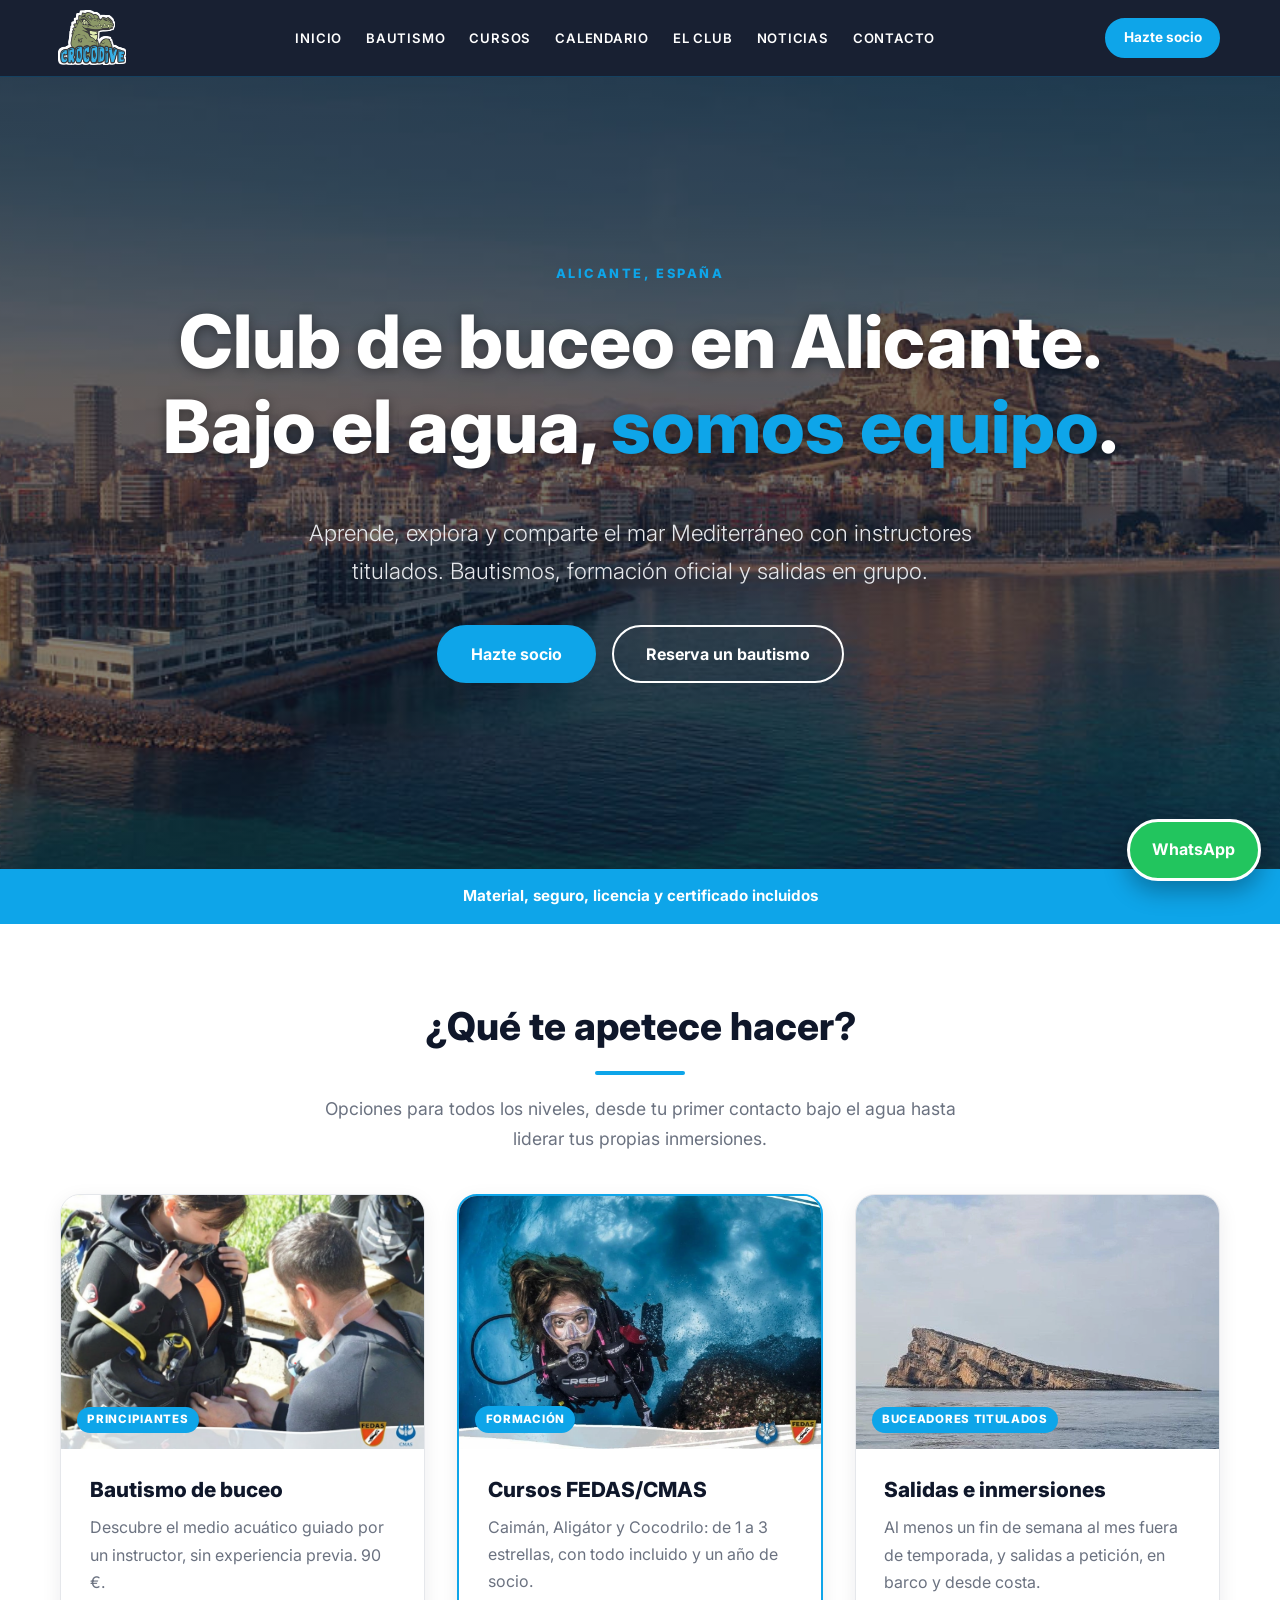
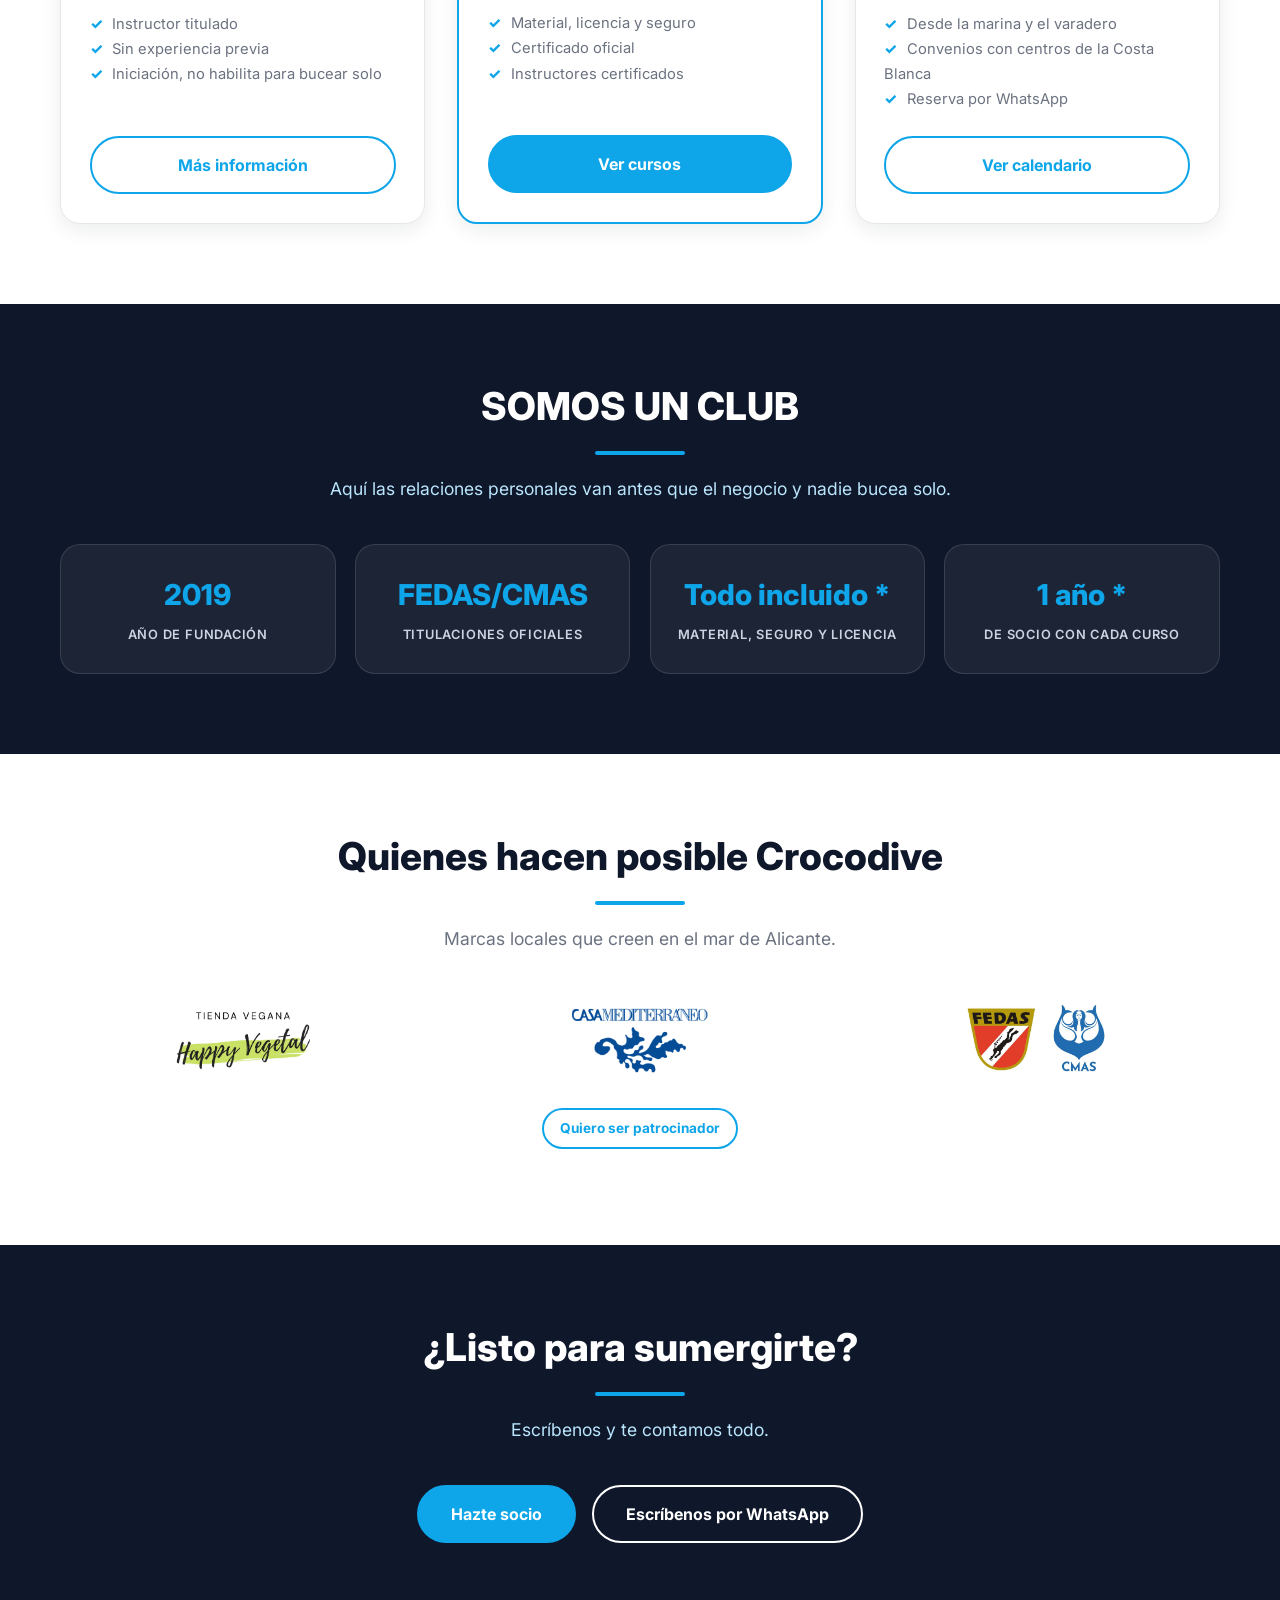
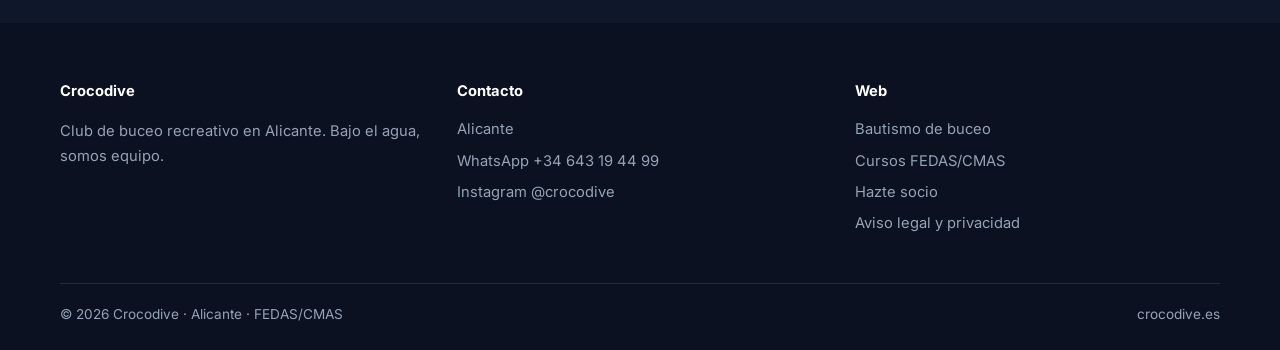
==== commit e088b662: "Update index.html" ====
--- a/index.html
+++ b/index.html
@@ -179,6 +179,9 @@
                         <div>
                             <img src="img/Casamediterraneo.webp" alt="Logo Casa Mediterráneo" loading="lazy" width="800" height="560">
                         </div>
+                         <div>
+                            <img src="img/cropped-fedas-cmas.webp" alt="Logo Fedas Cmas" loading="lazy" width="800" height="560">
+                        </div>
                     </div>
                     <p class="ctr" style="margin-top:1.5rem">
                         <a class="btn o s" href="https://wa.me/34643194499?text=Hola,%20quiero%20patrocinar%20Crocodive">Quiero ser patrocinador</a>
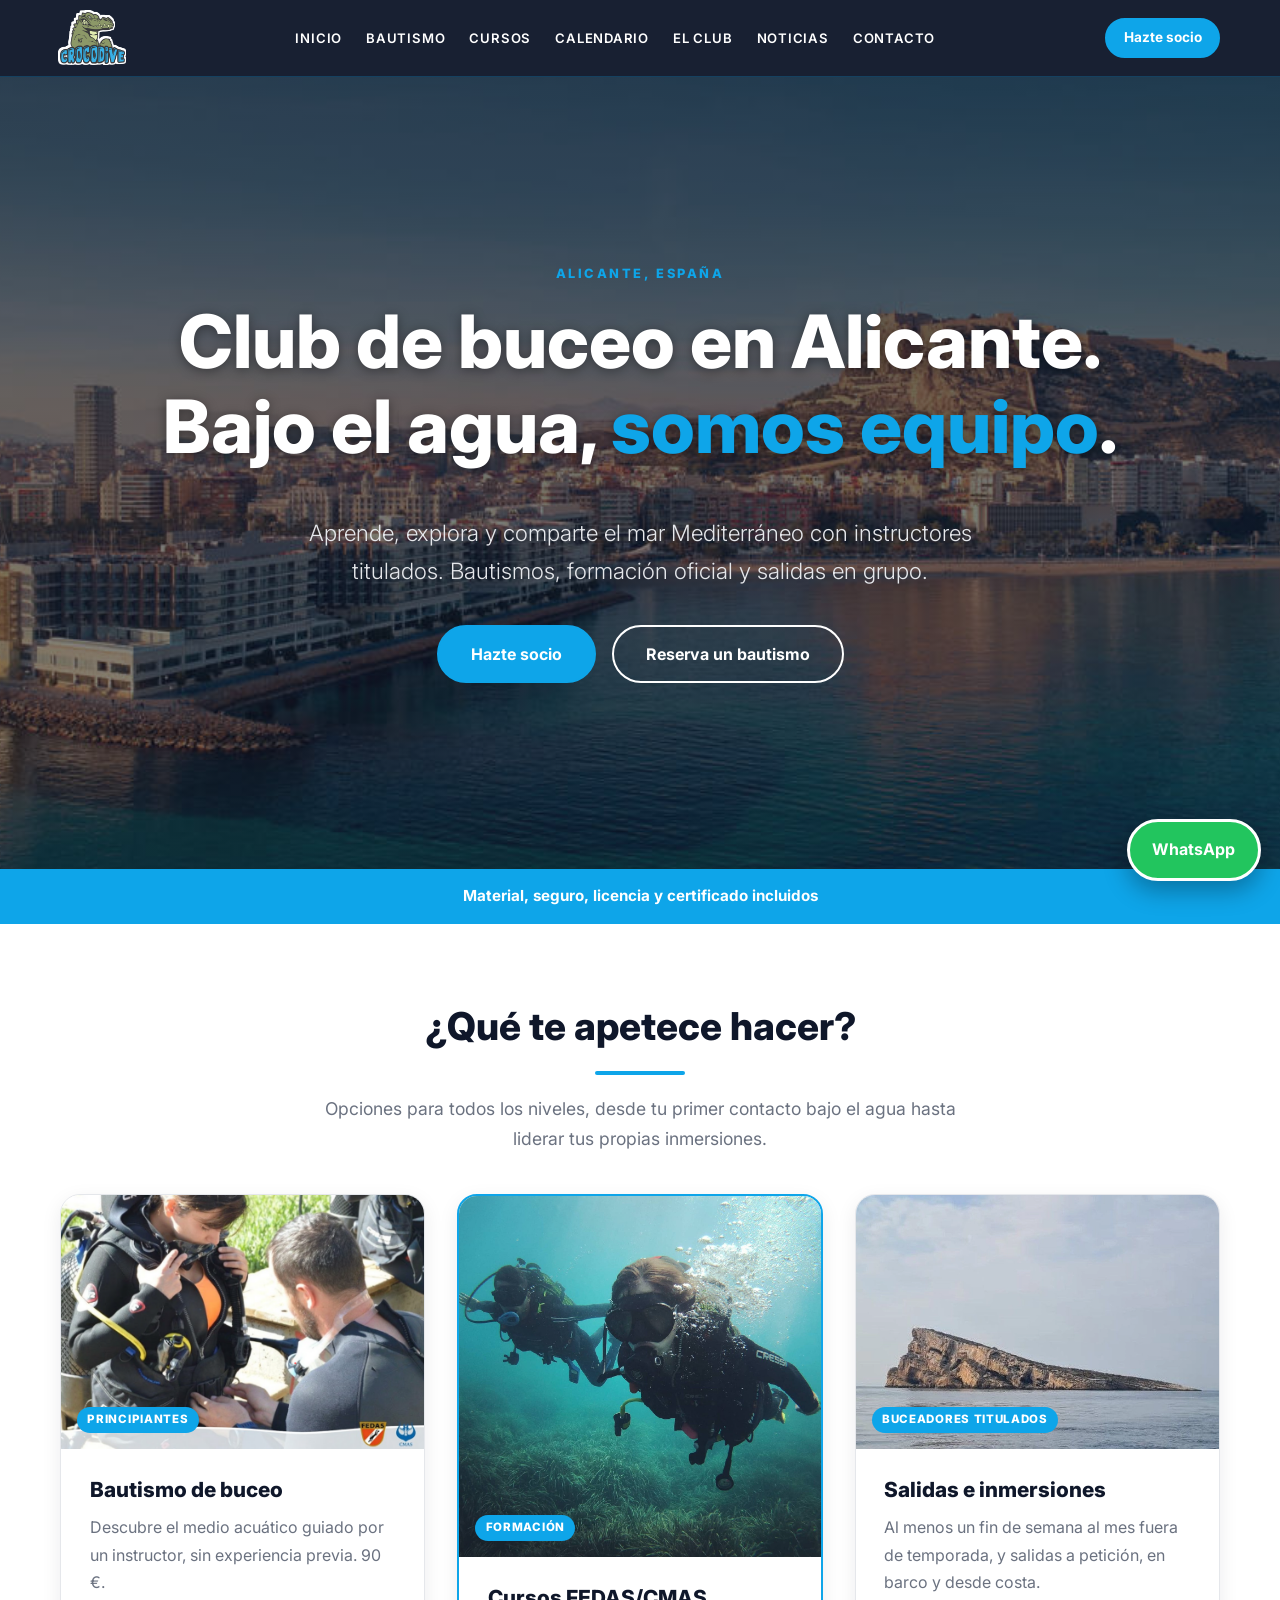
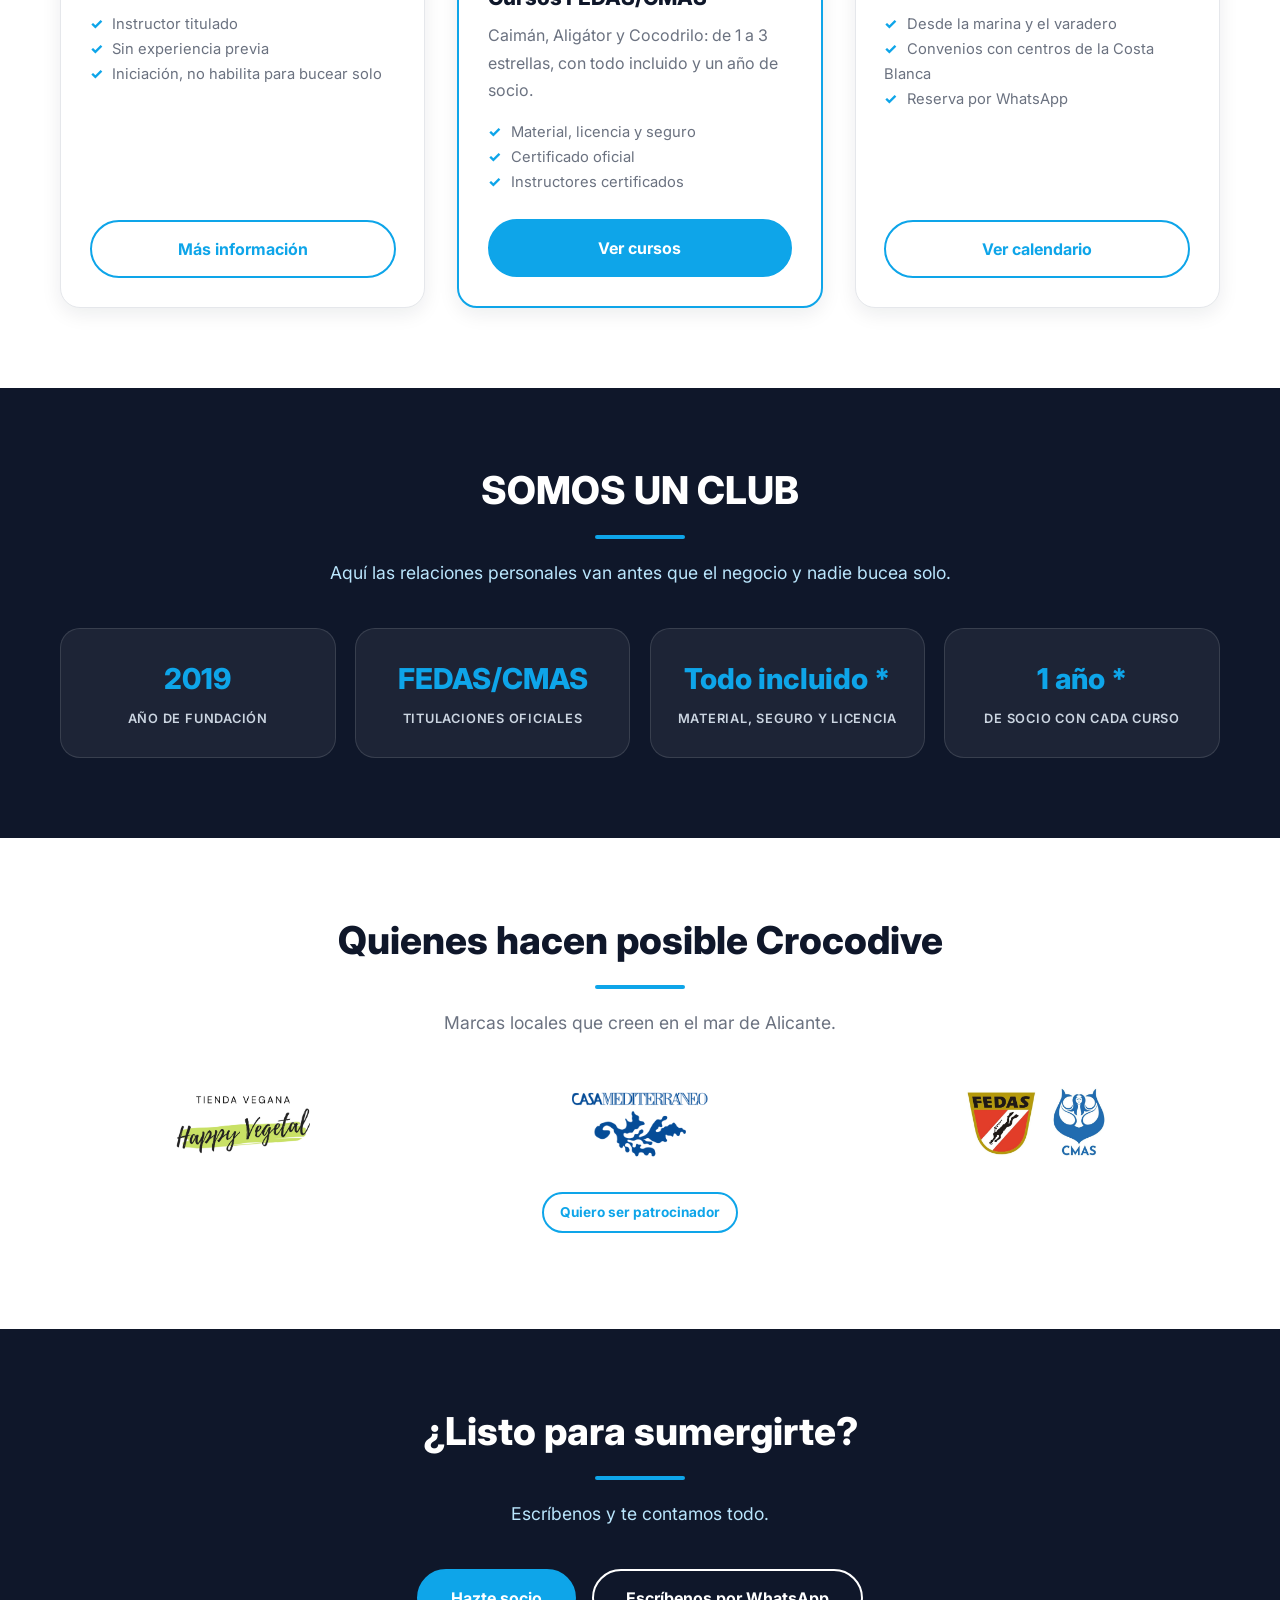
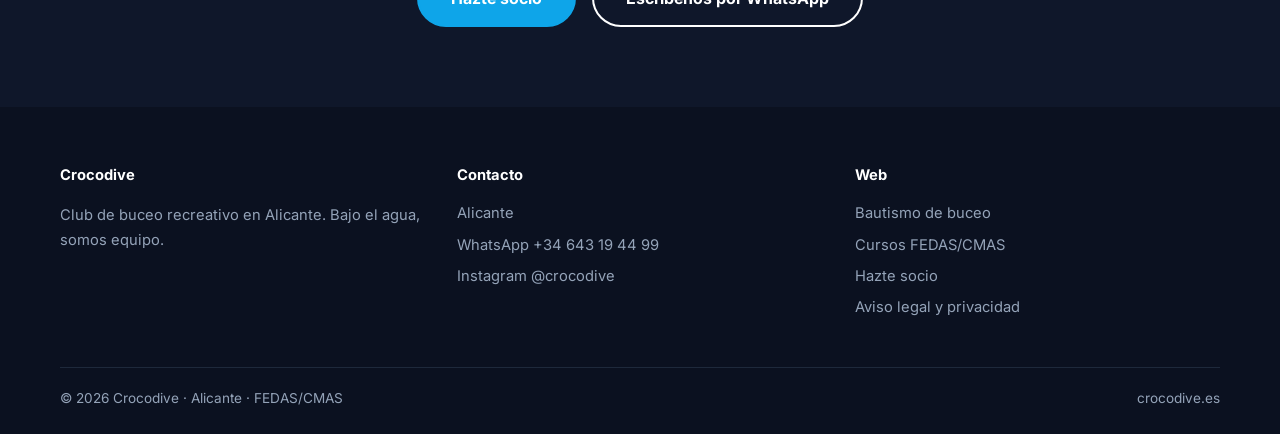
==== commit d11f9f77: "Update index.html" ====
--- a/index.html
+++ b/index.html
@@ -114,7 +114,7 @@
                         
                         <article class="card feat">
                             <div class="ci">
-                                <img src="img/b1e.webp" alt="Cursos de buceo en Alicante" loading="lazy" width="800" height="560">
+                                <img src="img/curso.webp" alt="Cursos de buceo en Alicante" loading="lazy" width="800" height="560">
                                 <span class="badge">Formación</span>
                             </div>
                             <div class="cb">
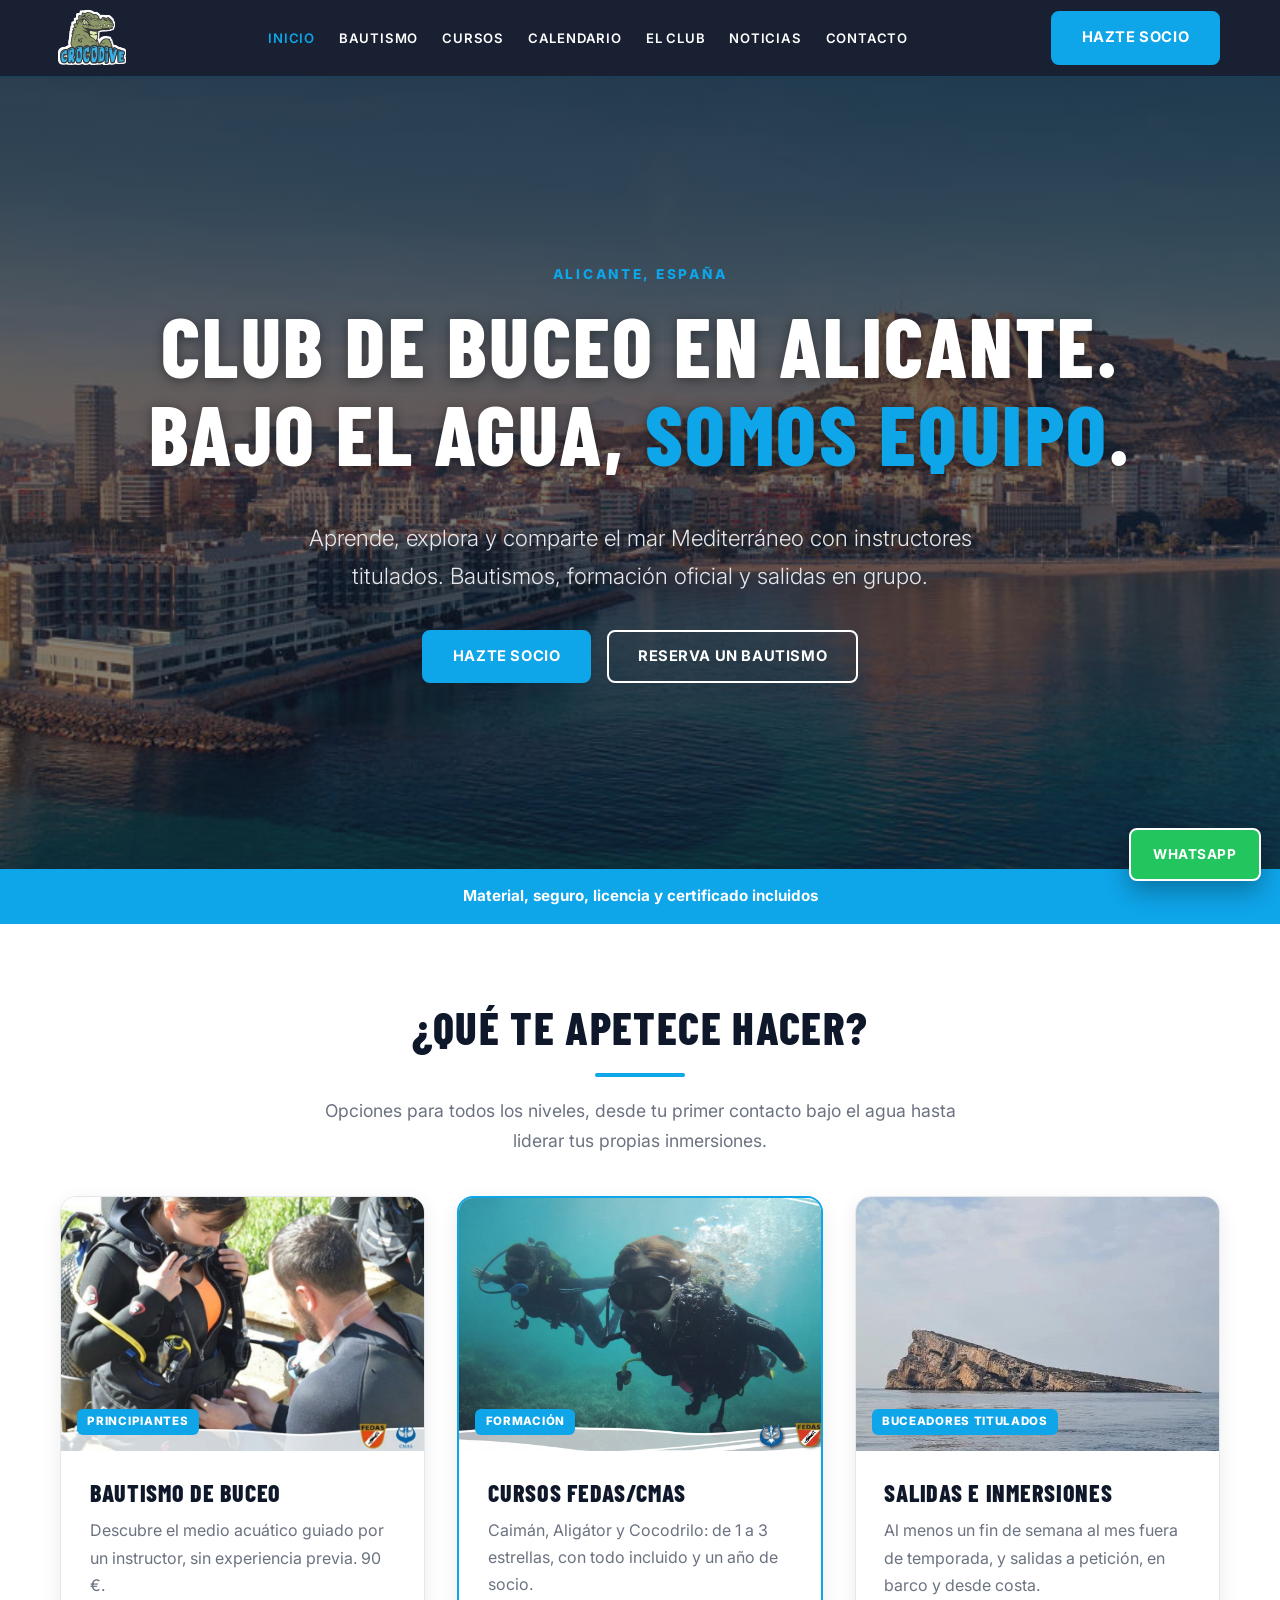
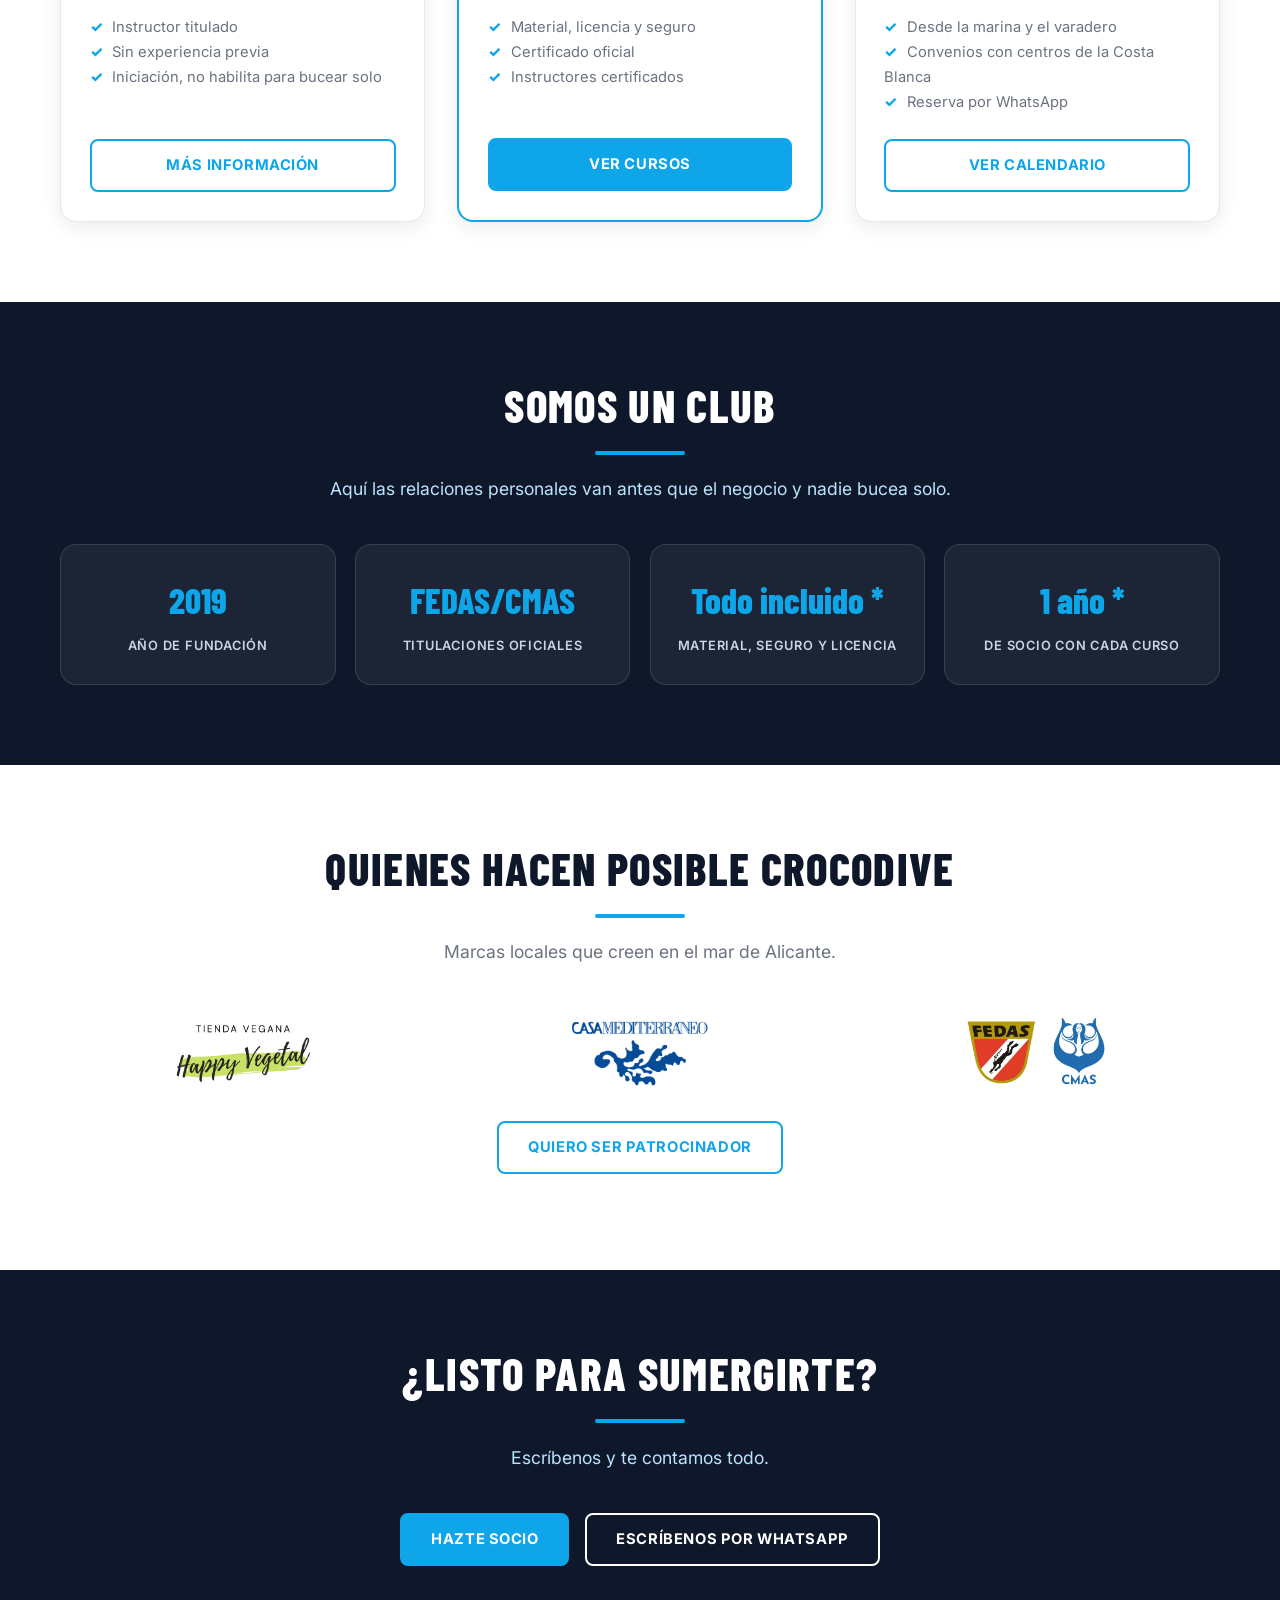
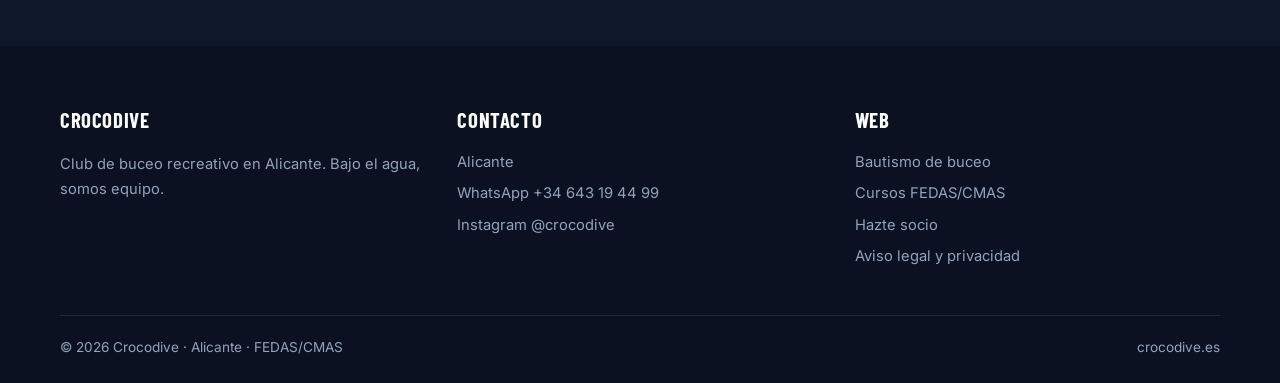
==== commit 619af6cf: "Update index.html" ====
--- a/index.html
+++ b/index.html
@@ -18,7 +18,7 @@
     <link rel="apple-touch-icon" href="img/apple-touch-icon.png">
     <link rel="preconnect" href="https://fonts.googleapis.com">
     <link rel="preconnect" href="https://fonts.gstatic.com" crossorigin>
-    <link href="https://fonts.googleapis.com/css2?family=Inter:wght@300;400;600;800&display=swap" rel="stylesheet">
+    <link href="https://fonts.googleapis.com/css2?family=Barlow+Condensed:wght@700;800&family=Inter:wght@300;400;600;800&display=swap" rel="stylesheet">
     <link rel="stylesheet" href="css/styles.css">
     <script type="application/ld+json">
     {
@@ -45,32 +45,29 @@
 </head>
 <body>
     <a class="wa" href="https://wa.me/34643194499?text=Hola,%20quiero%20información%20de%20Crocodive" target="_blank" rel="noopener">WhatsApp</a>
-    
+
     <nav class="top" aria-label="Principal">
-    <div class="w">
-        <!-- Botón 3 rayas -->
-        <button class="tg" aria-expanded="false" aria-controls="m" aria-label="Abrir menú">&#9776;</button>
-
-        <!-- Logo -->
-        <a class="logo" href="index.html" aria-label="Crocodive, inicio">
-            <img src="img/logo.png" alt="Crocodive, club de buceo en Alicante" width="65" height="52">
-        </a>
-
-        <!-- Enlaces de navegación -->
-        <div class="links" id="m">
-            <a href="index.html">Inicio</a>
-            <a href="bautismo-buceo-alicante.html">Bautismo</a>
-            <a href="cursos-buceo-alicante.html">Cursos</a>
-            <a href="calendario-salidas.html">Calendario</a>
-            <a href="quienes-somos.html">El club</a>
-            <a href="noticias.html">Noticias</a>
-            <a href="contacto.html">Contacto</a>
+        <div class="w">
+            <a class="logo" href="index.html" aria-label="Crocodive, inicio">
+                <img src="img/logo.png" alt="Crocodive, club de buceo en Alicante" width="65" height="52">
+            </a>
+
+            <div class="links" id="m">
+                <a href="index.html" aria-current="page">Inicio</a>
+                <a href="bautismo-buceo-alicante.html">Bautismo</a>
+                <a href="cursos-buceo-alicante.html">Cursos</a>
+                <a href="calendario-salidas.html">Calendario</a>
+                <a href="quienes-somos.html">El club</a>
+                <a href="noticias.html">Noticias</a>
+                <a href="contacto.html">Contacto</a>
+            </div>
+
+            <a class="btn s cta-n" href="hazte-socio.html">Hazte socio</a>
+
+            <button class="tg" aria-expanded="false" aria-controls="m" aria-label="Abrir menú">&#9776;</button>
         </div>
-
-        <!-- Botón Hazte socio -->
-        <a class="btn s cta-n" href="hazte-socio.html">Hazte socio</a>
-    </div>
-</nav>
+    </nav>
+
     <header class="hero" style="--hb:url('../img/alicante_1.webp')">
         <div class="w">
             <span class="eb">Alicante, España</span>
@@ -82,11 +79,11 @@
             </div>
         </div>
     </header>
-    
+
     <div class="strip">
         Material, seguro, licencia y certificado incluidos
     </div>
-    
+
     <main>
         <section class="sec wh">
             <div class="w ctr">
@@ -111,7 +108,7 @@
                                 <a class="btn o" href="bautismo-buceo-alicante.html">Más información</a>
                             </div>
                         </article>
-                        
+
                         <article class="card feat">
                             <div class="ci">
                                 <img src="img/curso.webp" alt="Cursos de buceo en Alicante" loading="lazy" width="800" height="560">
@@ -128,7 +125,7 @@
                                 <a class="btn" href="cursos-buceo-alicante.html">Ver cursos</a>
                             </div>
                         </article>
-                        
+
                         <article class="card">
                             <div class="ci">
                                 <img src="img/islabenidorm.webp" alt="Salidas de buceo en barco en Alicante" loading="lazy" width="800" height="560">
@@ -149,7 +146,7 @@
                 </div>
             </div>
         </section>
-        
+
         <section class="sec dk">
             <div class="w ctr">
                 <h2>SOMOS UN CLUB</h2>
@@ -165,7 +162,7 @@
                 </div>
             </div>
         </section>
-        
+
         <section class="sec wh">
             <div class="w ctr">
                 <h2>Quienes hacen posible Crocodive</h2>
@@ -179,7 +176,7 @@
                         <div>
                             <img src="img/Casamediterraneo.webp" alt="Logo Casa Mediterráneo" loading="lazy" width="800" height="560">
                         </div>
-                         <div>
+                        <div>
                             <img src="img/cropped-fedas-cmas.webp" alt="Logo Fedas Cmas" loading="lazy" width="800" height="560">
                         </div>
                     </div>
@@ -189,7 +186,7 @@
                 </div>
             </div>
         </section>
-        
+
         <section class="sec dk">
             <div class="w ctr">
                 <h2>¿Listo para sumergirte?</h2>
@@ -204,7 +201,7 @@
             </div>
         </section>
     </main>
-    
+
     <footer>
         <div class="w">
             <div class="fg">
--- a/css/styles.css
+++ b/css/styles.css
@@ -1,3 +1,5 @@
+@import url('https://fonts.googleapis.com/css2?family=Barlow+Condensed:wght@700;800&family=Inter:wght@300;400;600;800&display=swap');
+
 :root {
   --navy: #0f172a;
   --cy: #0ea5e9;
@@ -34,19 +36,23 @@
   color: inherit;
 }
 
+/* Tipografía deportiva actual 2026 para encabezados */
 h1, h2, h3 {
-  line-height: 1.15;
-  margin: 0 0 0.6em;
+  font-family: 'Barlow Condensed', Inter, system-ui, sans-serif;
+  line-height: 1.05;
+  margin: 0 0 0.5em;
   font-weight: 800;
   color: var(--navy);
+  text-transform: uppercase;
+  letter-spacing: 0.03em;
 }
 
 h2 {
-  font-size: clamp(1.8rem, 4vw, 2.4rem);
+  font-size: clamp(2.1rem, 4.5vw, 2.8rem);
 }
 
 h3 {
-  font-size: 1.3rem;
+  font-size: 1.5rem;
 }
 
 :focus-visible {
@@ -119,7 +125,6 @@
 }
 
 /* --- VISTA ORDENADOR (> 980px) --- */
-/* Izquierda: Logo | Centro: Enlaces | Derecha: Hazte socio */
 nav.top .w {
   display: flex;
   align-items: center;
@@ -171,7 +176,6 @@
 }
 
 /* --- VISTA MÓVIL (<= 980px) --- */
-/* Izquierda: Logo | Centro: Hazte socio | Derecha: 3 rayas (sin caja/borde) */
 @media (max-width: 980px) {
   nav.top .w {
     display: grid;
@@ -194,8 +198,6 @@
   .cta-n {
     order: 2;
     justify-self: center;
-    font-size: 0.8rem;
-    padding: 0.4em 0.9em;
   }
 
   .tg {
@@ -232,31 +234,37 @@
   }
 }
 
-/* Botones */
+/* Botones: Diseño Deportivo / Técnico 2026 */
 .btn {
-  display: inline-block;
+  display: inline-flex;
+  align-items: center;
+  justify-content: center;
   background: var(--cy);
   color: #fff;
   font-weight: 700;
   text-decoration: none;
   border: 2px solid var(--cy);
-  border-radius: 99px;
-  padding: 0.85em 2em;
-  transition: 0.2s;
+  border-radius: 8px; /* Esquinas técnicas en lugar de ovaladas */
+  padding: 0.75rem 1.8rem;
+  min-height: 48px; /* Tamaño unificado para todos los botones */
+  transition: all 0.2s cubic-bezier(0.4, 0, 0.2, 1);
   cursor: pointer;
   font-family: inherit;
-  font-size: 1rem;
+  font-size: 0.92rem;
+  letter-spacing: 0.04em;
+  text-transform: uppercase;
+  white-space: nowrap;
 }
 
 .btn:hover {
   background: var(--cyd);
   border-color: var(--cyd);
   transform: translateY(-2px);
-  box-shadow: 0 10px 24px rgba(14, 165, 233, 0.4);
+  box-shadow: 0 8px 20px rgba(14, 165, 233, 0.35);
 }
 
 .btn.o {
-  background: 0;
+  background: transparent;
   color: var(--cy);
 }
 
@@ -266,8 +274,9 @@
 }
 
 .btn.g {
-  background: 0;
+  background: transparent;
   border-color: #fff;
+  color: #fff;
 }
 
 .btn.g:hover {
@@ -276,8 +285,9 @@
 }
 
 .btn.s {
-  padding: 0.5em 1.2em;
-  font-size: 0.85rem;
+  min-height: 48px;
+  padding: 0.75rem 1.8rem;
+  font-size: 0.92rem;
 }
 
 /* Componentes principales */
@@ -292,7 +302,7 @@
 }
 
 .hero h1 {
-  font-size: clamp(2.4rem, 6.5vw, 4.6rem);
+  font-size: clamp(2.8rem, 7vw, 5.2rem);
   color: #fff;
   text-shadow: 0 2px 12px rgba(0, 0, 0, 0.4);
 }
@@ -315,7 +325,7 @@
   font-weight: 800;
   letter-spacing: 0.2em;
   text-transform: uppercase;
-  font-size: 0.8rem;
+  font-size: 0.85rem;
   display: block;
   margin-bottom: 1rem;
 }
@@ -335,7 +345,7 @@
 
 .ph h1 {
   color: #fff;
-  font-size: clamp(2rem, 5vw, 3.2rem);
+  font-size: clamp(2.2rem, 5.5vw, 3.6rem);
 }
 
 .ph p {
@@ -376,11 +386,11 @@
   grid-template-columns: repeat(auto-fit, minmax(200px, 1fr));
 }
 
-/* Tarjetas de cursos e imágenes */
+/* Tarjetas */
 .card {
   background: #fff;
   border: 1px solid #e5e7eb;
-  border-radius: 20px;
+  border-radius: 16px;
   overflow: hidden;
   box-shadow: 0 6px 20px rgba(15, 23, 42, 0.08);
   transition: 0.3s;
@@ -422,7 +432,7 @@
   text-transform: uppercase;
   letter-spacing: 0.06em;
   padding: 0.3em 0.9em;
-  border-radius: 99px;
+  border-radius: 6px;
 }
 
 .cb {
@@ -462,7 +472,8 @@
 }
 
 .price {
-  font-size: 2.4rem;
+  font-family: 'Barlow Condensed', sans-serif;
+  font-size: 2.8rem;
   font-weight: 800;
   color: var(--cyd);
   line-height: 1;
@@ -474,13 +485,14 @@
   padding: 1.6rem;
   background: rgba(255, 255, 255, 0.06);
   border: 1px solid rgba(255, 255, 255, 0.12);
-  border-radius: 20px;
+  border-radius: 16px;
   text-align: center;
 }
 
 .fact b {
+  font-family: 'Barlow Condensed', sans-serif;
   display: block;
-  font-size: 1.8rem;
+  font-size: 2.2rem;
   color: var(--cy);
   font-weight: 800;
 }
@@ -496,7 +508,7 @@
 .tw {
   overflow-x: auto;
   background: #fff;
-  border-radius: 20px;
+  border-radius: 16px;
   box-shadow: 0 6px 20px rgba(15, 23, 42, 0.08);
   border: 1px solid #e5e7eb;
 }
@@ -519,6 +531,7 @@
   font-size: 0.82rem;
   text-transform: uppercase;
   letter-spacing: 0.05em;
+  font-family: 'Barlow Condensed', sans-serif;
 }
 
 tr:last-child td {
@@ -590,7 +603,7 @@
   font: inherit;
   padding: 0.75rem 1rem;
   border: 1.5px solid #cbd5e1;
-  border-radius: 12px;
+  border-radius: 10px;
   background: #fff;
   margin-top: 0.3rem;
 }
@@ -615,7 +628,7 @@
 details {
   background: #fff;
   border: 1px solid #e5e7eb;
-  border-radius: 14px;
+  border-radius: 12px;
   padding: 1rem 1.3rem;
   margin-bottom: 0.8rem;
 }
@@ -661,7 +674,7 @@
 }
 
 .map {
-  border-radius: 20px;
+  border-radius: 16px;
   overflow: hidden;
   box-shadow: 0 6px 20px rgba(15, 23, 42, 0.15);
   min-height: 340px;
@@ -678,7 +691,7 @@
 .art {
   background: #fff;
   border: 1px solid #e5e7eb;
-  border-radius: 20px;
+  border-radius: 16px;
   padding: 1.8rem;
   box-shadow: 0 6px 20px rgba(15, 23, 42, 0.06);
 }
@@ -700,7 +713,11 @@
 }
 
 footer h4 {
-  color: #fff;
+  font-family: 'Barlow Condensed', sans-serif;
+  color: #fff;
+  font-size: 1.3rem;
+  letter-spacing: 0.03em;
+  text-transform: uppercase;
   margin: 0 0 0.8rem;
 }
 
@@ -739,6 +756,7 @@
   font-size: 0.85rem;
 }
 
+/* Botón flotante de WhatsApp */
 .wa {
   position: fixed;
   right: 1.2rem;
@@ -748,16 +766,23 @@
   color: #fff;
   font-weight: 700;
   text-decoration: none;
-  padding: 0.9rem 1.4rem;
-  border-radius: 99px;
-  border: 3px solid #fff;
+  padding: 0.8rem 1.4rem;
+  border-radius: 8px;
+  border: 2px solid #fff;
   box-shadow: 0 10px 25px rgba(0, 0, 0, 0.3);
   transition: 0.2s;
+  display: inline-flex;
+  align-items: center;
+  justify-content: center;
+  min-height: 48px;
+  text-transform: uppercase;
+  font-size: 0.85rem;
+  letter-spacing: 0.04em;
 }
 
 .wa:hover {
   background: #16a34a;
-  transform: scale(1.06);
+  transform: translateY(-2px);
 }
 
 @media (max-width: 768px) {
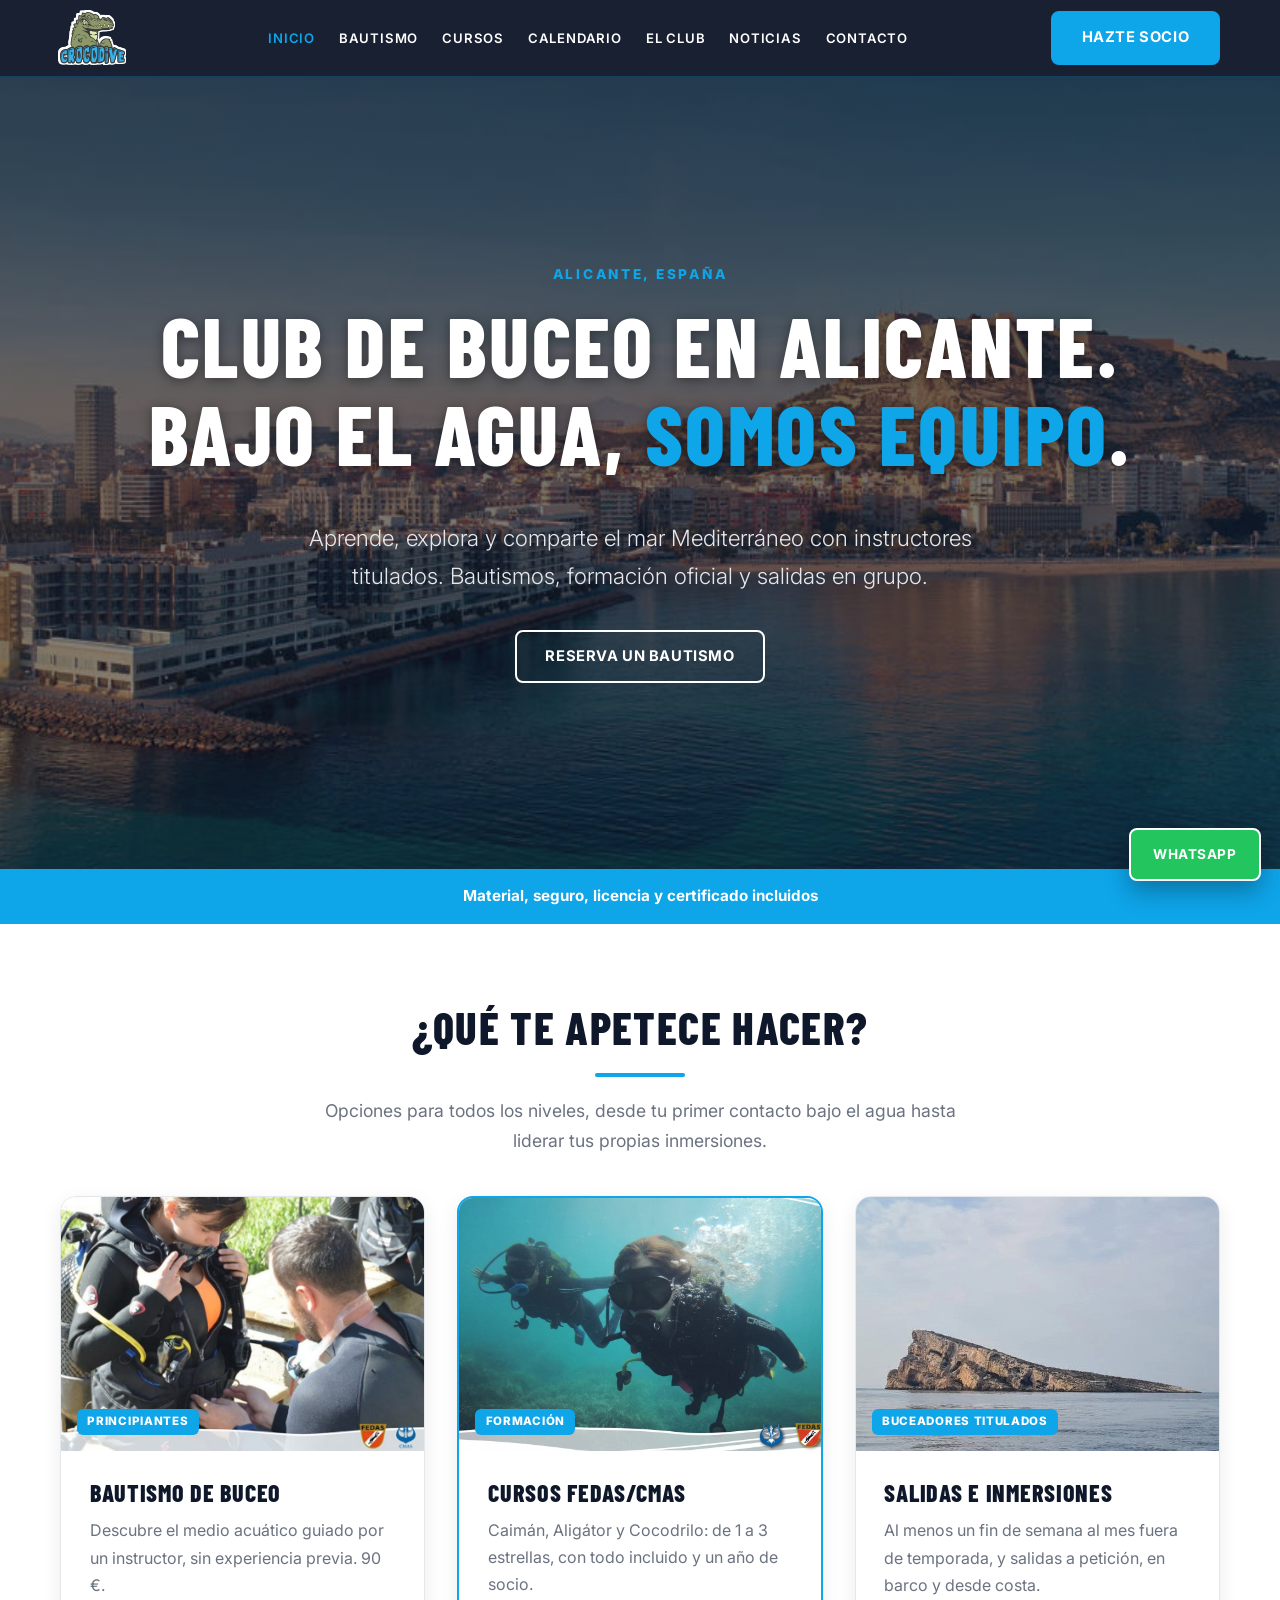
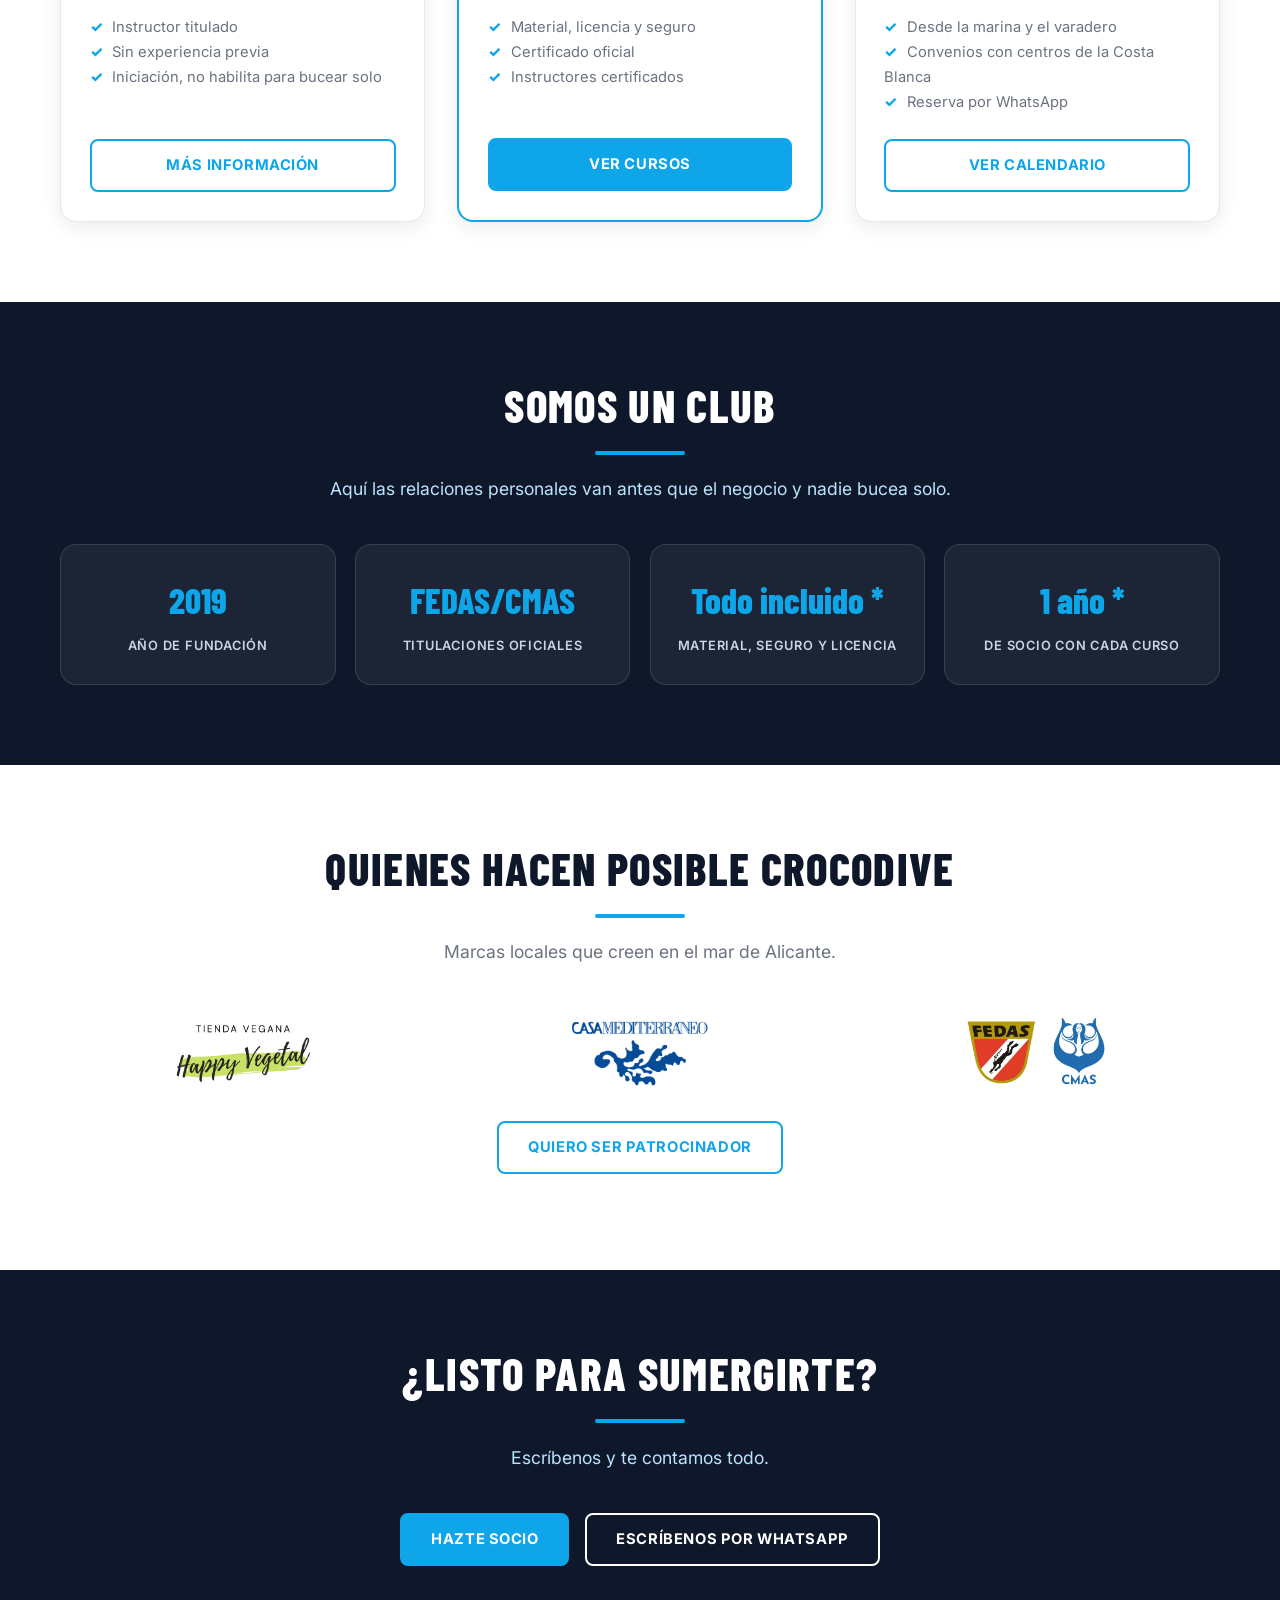
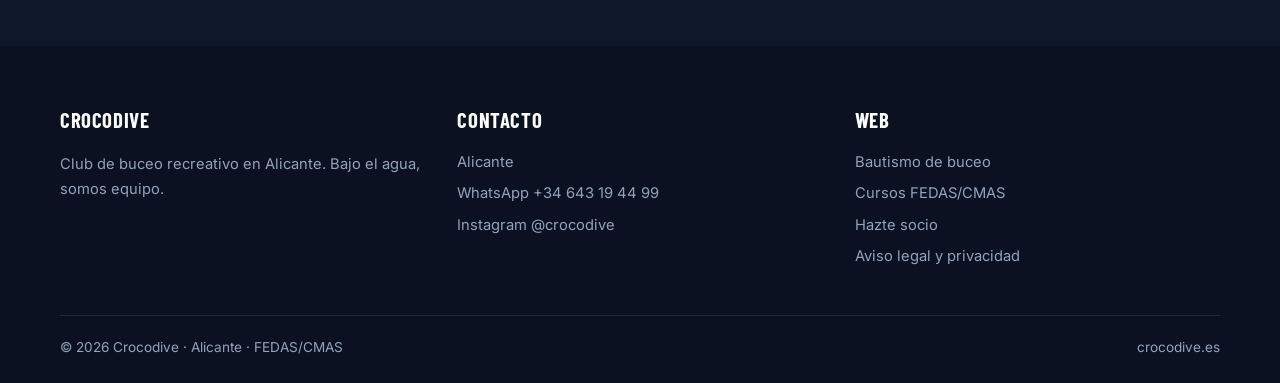
==== commit df436b1e: "Update index.html" ====
--- a/index.html
+++ b/index.html
@@ -74,7 +74,6 @@
             <h1>Club de buceo en Alicante.<br>Bajo el agua, <em>somos equipo</em>.</h1>
             <p>Aprende, explora y comparte el mar Mediterráneo con instructores titulados. Bautismos, formación oficial y salidas en grupo.</p>
             <div class="acts">
-                <a class="btn" href="hazte-socio.html">Hazte socio</a>
                 <a class="btn g" href="bautismo-buceo-alicante.html">Reserva un bautismo</a>
             </div>
         </div>
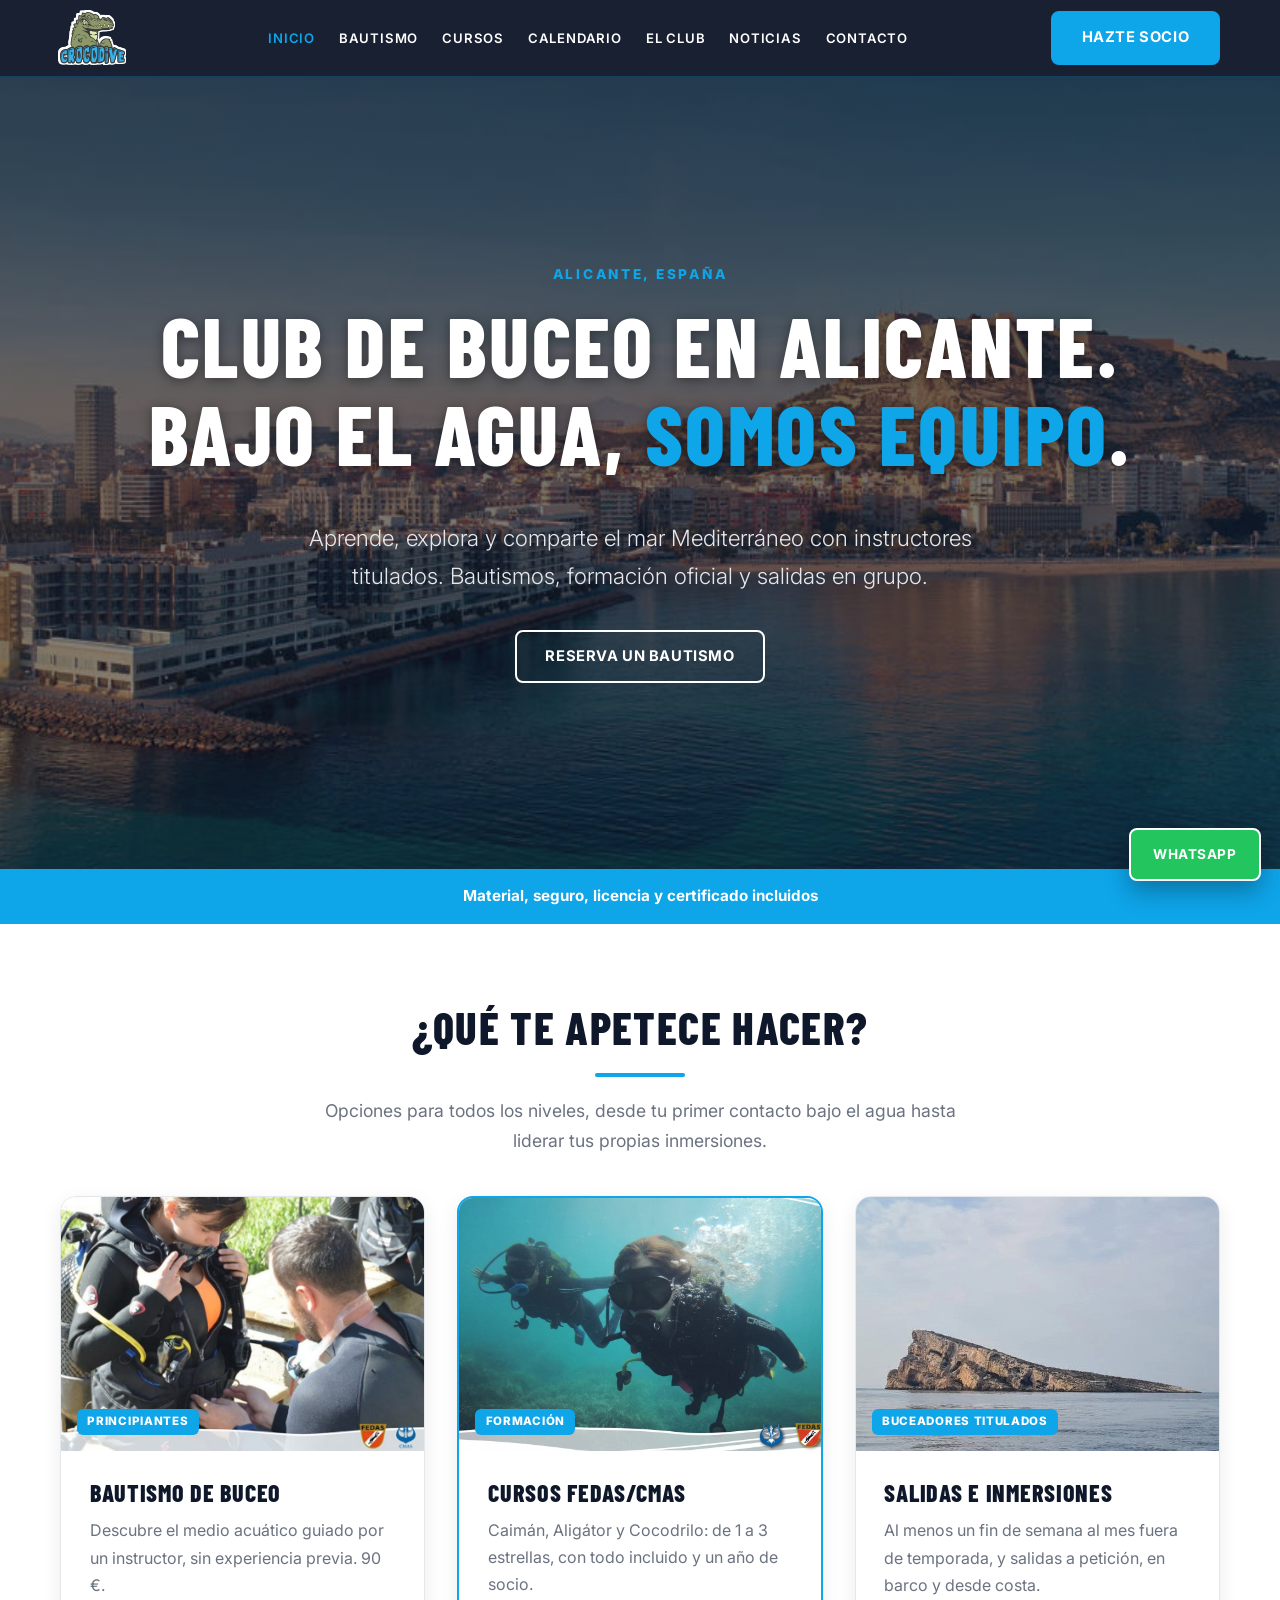
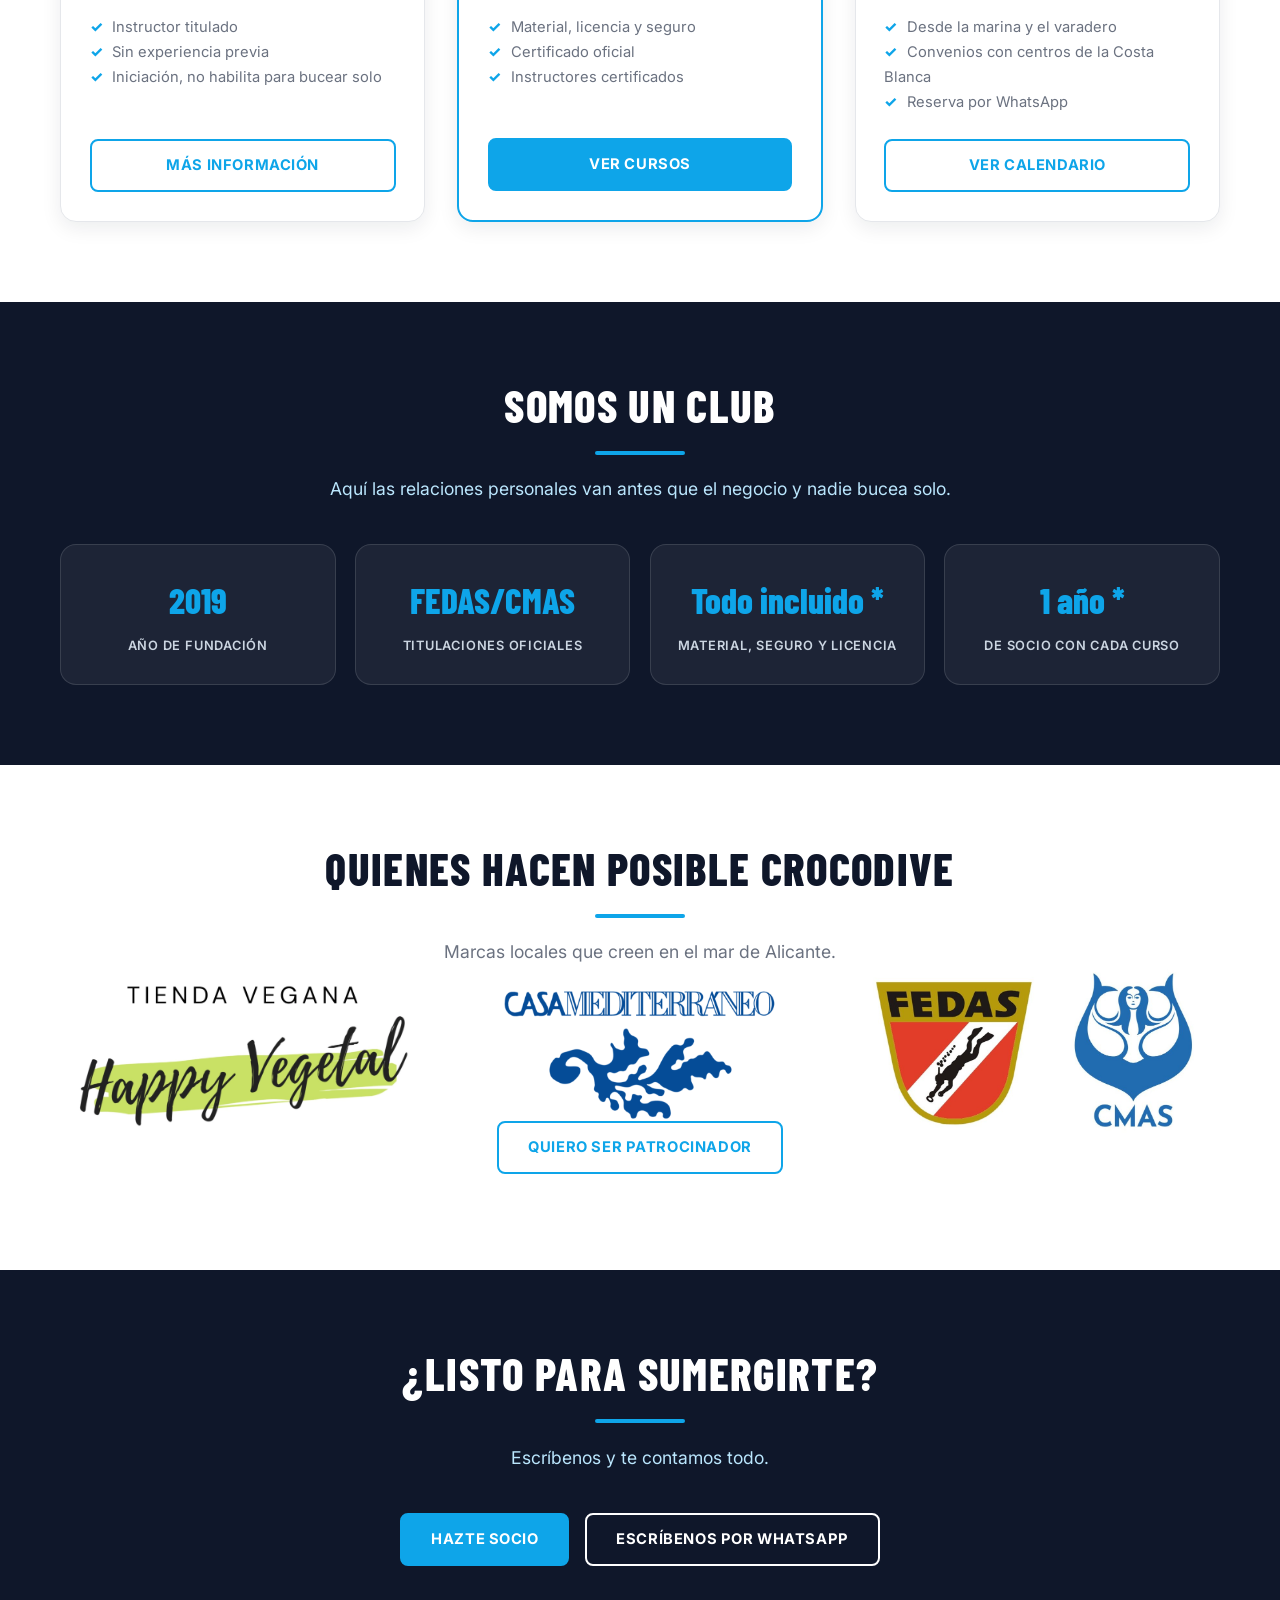
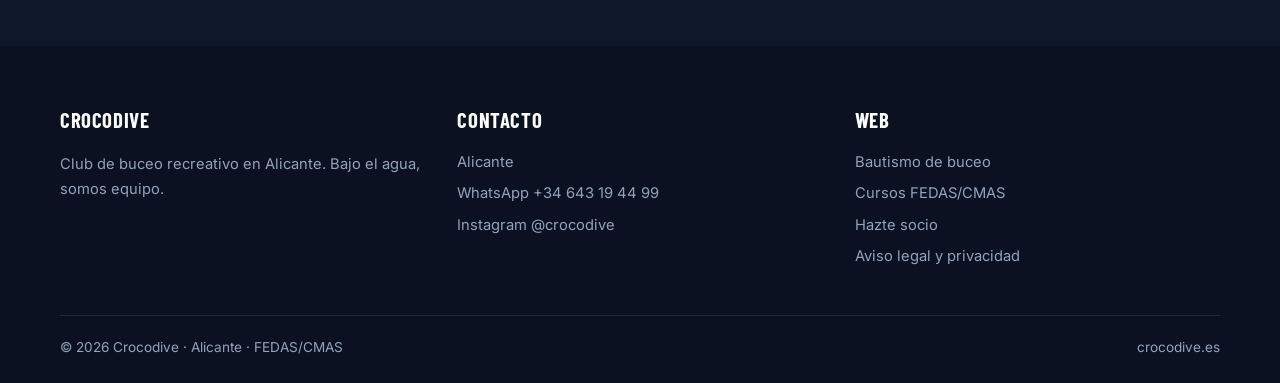
==== commit 40123305: "Update index.html" ====
--- a/index.html
+++ b/index.html
@@ -168,21 +168,27 @@
                 <div class="bar"></div>
                 <p class="lead">Marcas locales que creen en el mar de Alicante.</p>
                 <div style="margin-top:2.5rem;text-align:left">
-                    <div class="lg">
-                        <div>
-                            <img src="img/happyvegetal.webp" alt="Logo Happy Vegetal" loading="lazy" width="800" height="560">
-                        </div>
-                        <div>
-                            <img src="img/Casamediterraneo.webp" alt="Logo Casa Mediterráneo" loading="lazy" width="800" height="560">
-                        </div>
-                        <div>
-                            <img src="img/cropped-fedas-cmas.webp" alt="Logo Fedas Cmas" loading="lazy" width="800" height="560">
-                        </div>
-                    </div>
-                    <p class="ctr" style="margin-top:1.5rem">
-                        <a class="btn o s" href="https://wa.me/34643194499?text=Hola,%20quiero%20patrocinar%20Crocodive">Quiero ser patrocinador</a>
-                    </p>
-                </div>
+    <div class="lg">
+        <div>
+            <a href="https://happyvegetal.es/" target="_blank" rel="noopener" aria-label="Visitar sitio web de Happy Vegetal">
+                <img src="img/happyvegetal.webp" alt="Logo Happy Vegetal" loading="lazy" width="800" height="560">
+            </a>
+        </div>
+        <div>
+            <a href="https://casa-mediterraneo.es/" target="_blank" rel="noopener" aria-label="Visitar sitio web de Casa Mediterráneo">
+                <img src="img/Casamediterraneo.webp" alt="Logo Casa Mediterráneo" loading="lazy" width="800" height="560">
+            </a>
+        </div>
+        <div>
+            <a href="https://fedas.es/" target="_blank" rel="noopener" aria-label="Visitar sitio web de FEDAS">
+                <img src="img/cropped-fedas-cmas.webp" alt="Logo Fedas Cmas" loading="lazy" width="800" height="560">
+            </a>
+        </div>
+    </div>
+    <p class="ctr" style="margin-top:1.5rem">
+        <a class="btn o s" href="https://wa.me/34643194499?text=Hola,%20quiero%20patrocinar%20Crocodive">Quiero ser patrocinador</a>
+    </p>
+</div>
             </div>
         </section>
 
